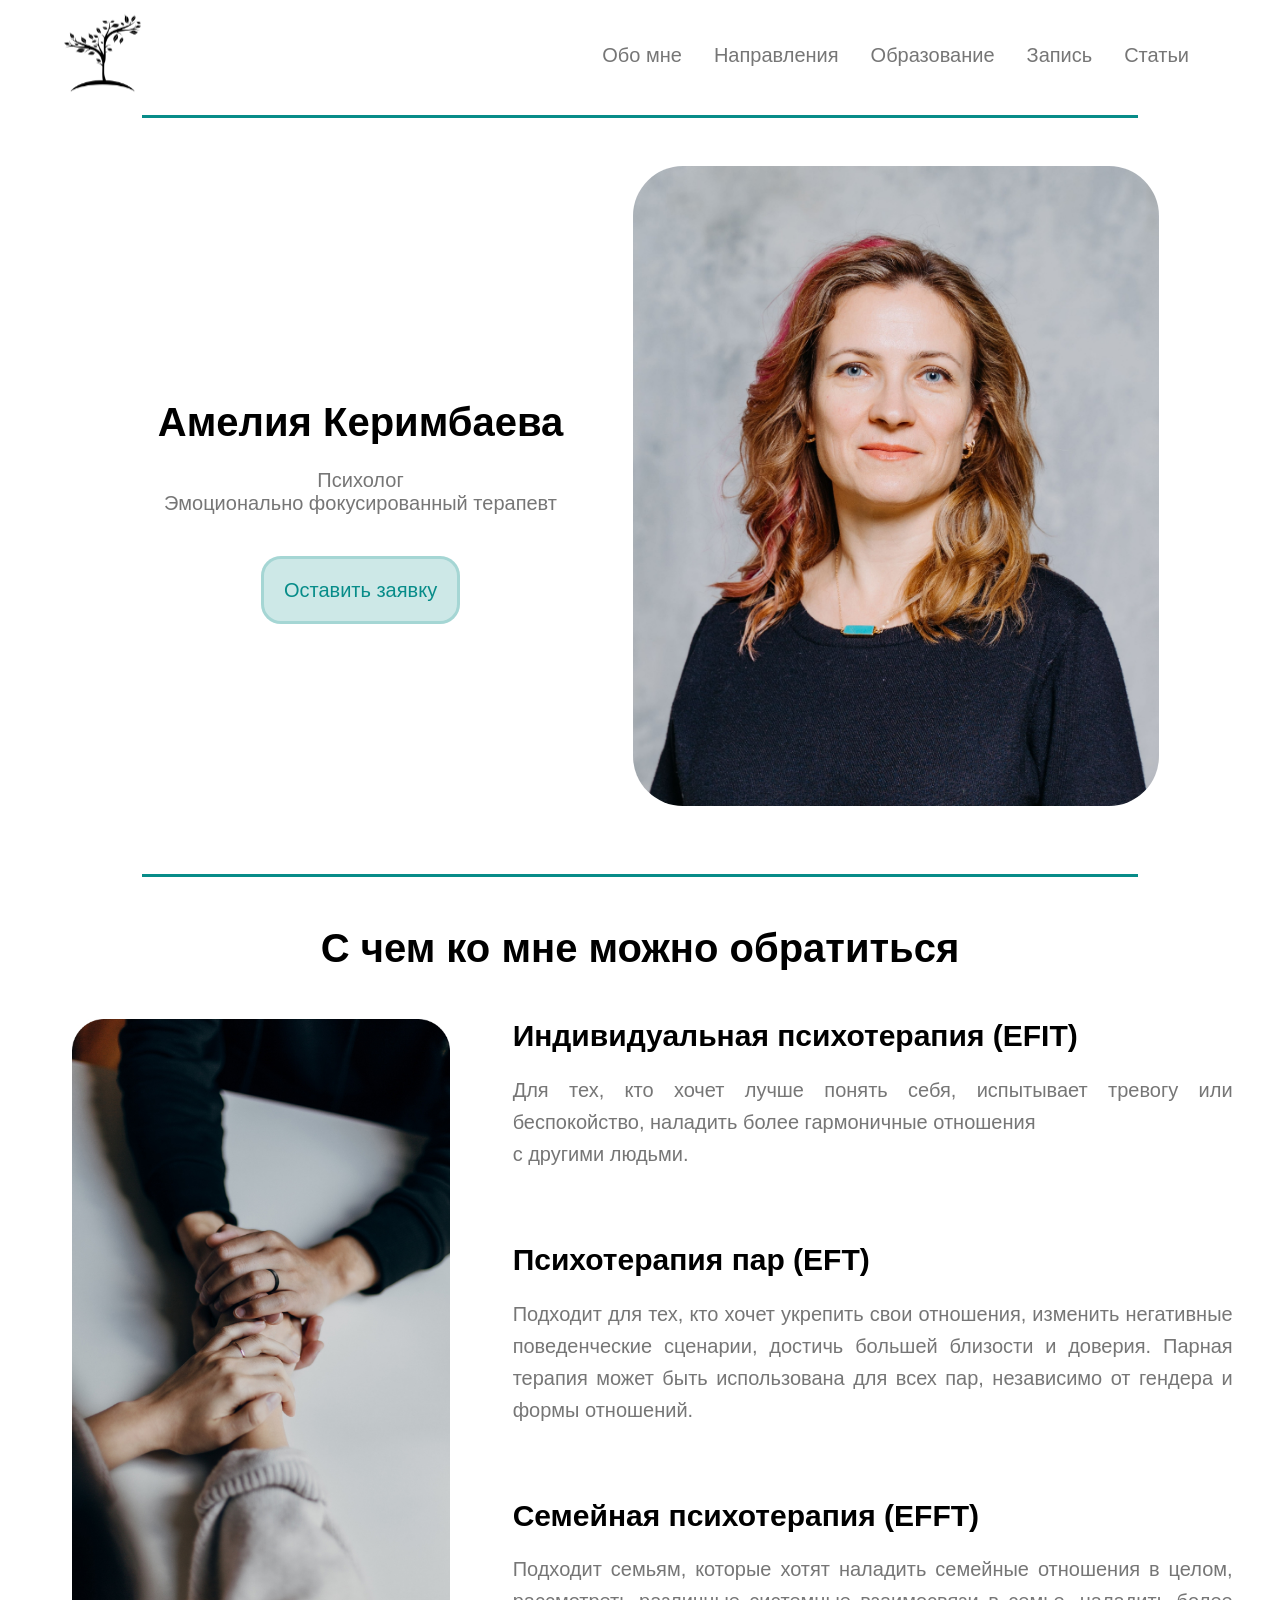
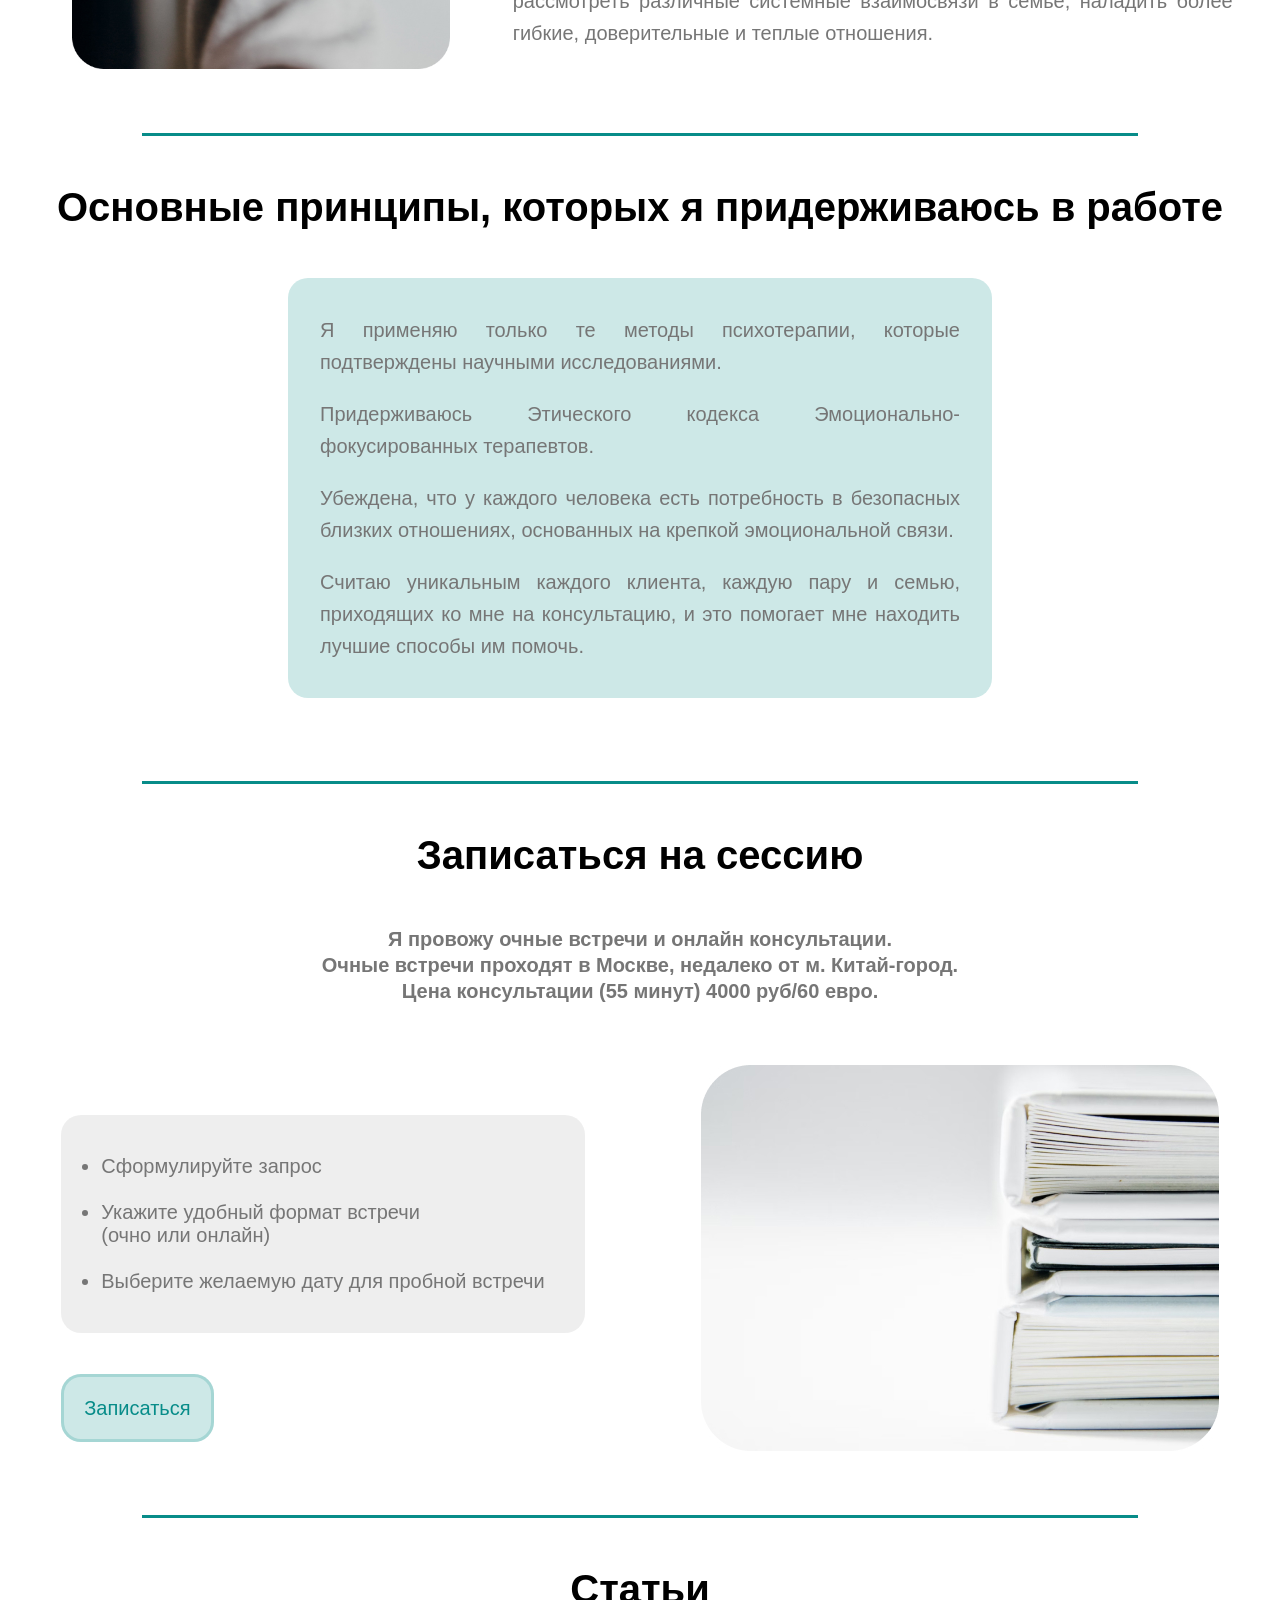
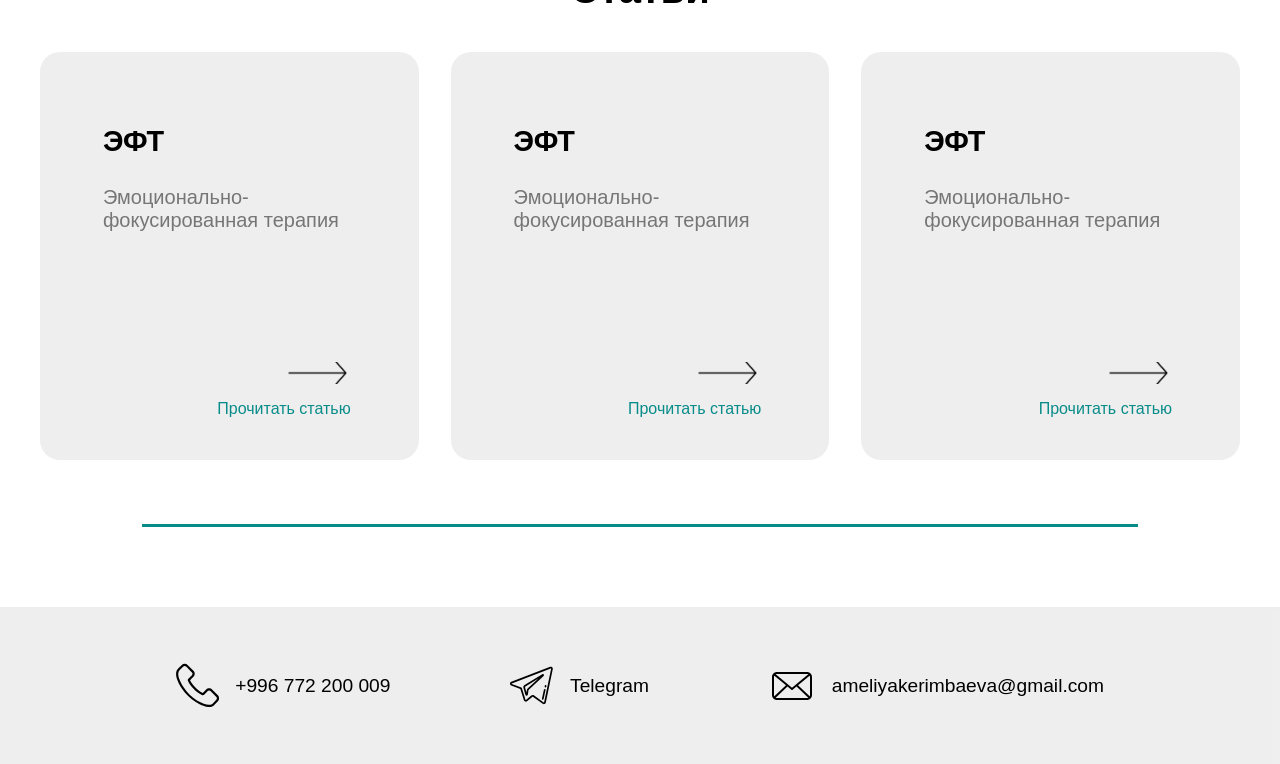
==== index.html @ c48728ba "add" ====
<!DOCTYPE html>
<html lang="en">

<head>
    <meta charset="UTF-8" />
    <meta http-equiv="X-UA-Compatible" content="IE=edge" />
    <meta name="viewport" content="width=device-width, initial-scale=1.0" />
    <link rel="stylesheet" href="./src/assets/styles/vendor/normalize.css" />
    <link rel="stylesheet" href="./src/assets/styles/main.css" />
    <title>Психологическая помощь</title>
    <style>
    </style>
</head>

<body>
    <header class="header">
        <a href="#" class="header__logo" target="_blank">
            <img src="./src/assets/images/logo.svg" alt="Главное лого - дерево." class="header__image" /></a>
        <ul class="header__list">
            <li class="header__item">
                <a href="#" class="text header__link header__link_current">Обо мне</a>
            </li>
            <li class="header__item">
                <a href="#services" class="text header__link">Направления</a>
            </li>
            <li class="header__item">
                <a href="" class="text header__link" target="_blank">Образование</a>
            </li>
            <li class="header__item">
                <a href="#booking" class="text header__link">Запись</a>
            </li>
            <li class="header__item">
                <a href="./Articles.html" class="text header__link" target="_blank">Статьи</a>
            </li>
        </ul>
        <div class="hamburger-menu">
            <input id="hamburger-menu__toggle" type="checkbox" />
            <label class="hamburger-menu__button" for="hamburger-menu__toggle">
                <span></span>
            </label>
            <ul class="hamburger-menu__list">
                <li class="hamburger-menu__item">
                    <a href="#" class="text hamburger-menu__link">Обо мне</a>
                </li>
                <li class="hamburger-menu__item">
                    <a href="" class="text hamburger-menu__link" target="_blank">Образование</a>
                </li>
                <li class="hamburger-menu__item">
                    <a href="./Articles.html" class="text hamburger-menu__link" target="_blank">Статьи</a>
                </li>
            </ul>
        </div>
    </header>
    <main class="main-container">
        <!-- Блок "Обо мне" -->
        <hr />
        <article class="about">
            <div class="about__text">
                <h1 class="title_size-m title_mobile-border title">Амелия Керимбаева</h1>
                <p class="text">
                    Психолог<br />
                    Эмоционально фокусированный терапевт<br />
                </p>
                <div class="btn">
                    <a href="https://t.me/Kerrimbaeva" target="_blank" class="btn__link border-radius">Оставить
                        заявку</a>
                </div>
            </div>
            <div class="about__img-item">
                <img src="./src/assets/images/Natalia.jpg" alt="portrait of Natalia"
                    class="about__img border-radius__img" />
            </div>
        </article>
        <!-- Блок "Обо мне mobile" -->
        <article class="about-mobile">
            <h1 class="title_size-m title_mobile-border title">Амелия Керимбаева</h1>

            <img src="./src/assets/images/Natalia.jpg" alt="portrait of Natalia"
                class="about__img border-radius__img about__img-item" />
            <p class="text ">
                Психолог<br />
                Эмоционально фокусированный терапевт<br />
            </p>

            <div class="btn">
                <a href="https://t.me/Kerrimbaeva" target="_blank" class="btn__link border-radius">Оставить заявку</a>
            </div>

            </div>
        </article>
        <!-- Блок услуги -->
        <hr id="services" />
        <div class="services">
            <h2 class="services__title title title_mobile-border">
                С чем ко мне можно обратиться
            </h2>
            <div class="services-block">
                <img class="services__image" src="./src/assets/images/main-hand.jpg" alt="Предоставляемые услуги" />
                <section class="services__text">
                    <article class="services__text-block">
                        <p class="services__text-title title_size-s">
                            Индивидуальная психотерапия (EFIT)
                        </p>
                        <p class="services__text-description text">
                            Для тех, кто хочет лучше понять себя, испытывает тревогу или
                            беспокойство, наладить более гармоничные отношения <br />
                            с другими людьми.
                        </p>
                    </article>
                    <article class="services__text-block">
                        <p class="services__text-title title_size-s">
                            Психотерапия пар (EFT)
                        </p>
                        <p class="services__text-description text">
                            Подходит для тех, кто хочет укрепить свои отношения, изменить
                            негативные поведенческие сценарии, достичь большей близости и
                            доверия. Парная терапия может быть использована для всех пар,
                            независимо от гендера и формы отношений.
                        </p>
                    </article>
                    <article class="services__text-block">
                        <p class="services__text-title title_size-s">
                            Семейная психотерапия (EFFT)
                        </p>
                        <p class="services__text-description text">
                            Подходит семьям, которые хотят наладить семейные отношения в
                            целом, рассмотреть различные системные взаимосвязи в семье,
                            наладить более гибкие, доверительные и теплые отношения.
                        </p>
                    </article>

                    <img class="services__image-mobile" src="./src/assets/images/main-hands_mobile.jpg"
                        alt="Предоставляемые услуги" />
                </section>
            </div>
        </div>
        <!-- Блок принципы -->
        <hr />
        <section class="principles">
            <h2 class="principles__tittle title title_mobile-border title_center">
                Основные принципы, которых я придерживаюсь в работе
            </h2>
            <h2 class="title_center title title_mobile-border title-none">
                Основные принципы
            </h2>

            <div class="principle_description">
                <p class="principles__text text">
                    Я применяю только те методы психотерапии, которые подтверждены
                    научными исследованиями.
                </p>
                <p class="principles__text text">
                    Придерживаюсь Этического кодекса Эмоционально-фокусированных
                    терапевтов.
                </p>
                <p class="principles__text text">
                    Убеждена, что у каждого человека есть потребность в безопасных
                    близких отношениях, основанных на крепкой эмоциональной связи.
                </p>
                <p class="principles__text text">
                    Считаю уникальным каждого клиента, каждую пару и семью, приходящих
                    ко мне на консультацию, и это помогает мне находить лучшие способы
                    им помочь.
                </p>
            </div>
        </section>
        <!-- Блок запись -->
        <hr id="booking" />
        <section class="booking">
            <h2 class="title_center title title_mobile-border">
                Записаться на сессию
            </h2>

            <p class="booking__info text">
                Я провожу очные встречи и онлайн консультации. <br />
                Очные встречи проходят в Москве, недалеко от м. Китай-город. <br />
                Цена консультации (55 минут) 4000 руб/60 евро.
            </p>

            <div class="booking-block2">
                <div>
                    <ul class="text booking-block2__text">
                        <li>Сформулируйте запрос</li><br>
                        <li>
                            Укажите удобный формат встречи <br />
                            (очно или онлайн)
                        </li><br>
                        <li>
                            Выберите желаемую дату для пробной
                            встречи
                        </li>
                    </ul>
                    <div class="btn btn__booking">
                        <a href="hhttps://t.me/Kerrimbaeva" target="_blank" class="btn__link border-radius">Записаться</a>
                    </div>
                </div>
                <img class="booking__image" src="./src/assets/images/booking1.jpg" alt="books" />
            </div>
        </section>

        <!-- Блок статьи -->
        <hr />
        <section class="articles">
            <h2 class="title articles__title title_mobile-border">Статьи</h2>
            <div class="articles-card__wrapper">
                <div class="articles-card">
                    <h3 class="articles-card__title title_size-s">ЭФТ</h3>
                    <p class="text articles-card__text">
                        Эмоционально-фокусированная терапия
                    </p>
                    <a href="Articles.html" class="articles-card__link" target="_blank">
                        <svg class="articles-card__icon" xmlns="http://www.w3.org/2000/svg"
                            xmlns:xlink="http://www.w3.org/1999/xlink" width="107" height="22" viewBox="0 0 107 22"
                            fill="none">
                            <rect width="107" height="22" fill="url(#pattern0)" />
                            <defs>
                                <pattern id="pattern0" patternContentUnits="objectBoundingBox" width="1" height="1">
                                    <use xlink:href="#image0_420_142"
                                        transform="translate(0 -1.93182) scale(0.000997009 0.00484909)" />
                                </pattern>
                                <image id="image0_420_142" width="1003" height="1003"
                                    xlink:href="[data-uri]" />
                            </defs>
                        </svg>

                        <p class="articles-card__link-text">Прочитать статью</p>
                    </a>
                </div>
                <div class="articles-card">
                    <h3 class="articles-card__title title_size-s">ЭФТ</h3>
                    <p class="text articles-card__text">
                        Эмоционально-фокусированная терапия
                    </p>
                    <a href="Articles.html" class="articles-card__link" target="_blank">
                        <svg class="articles-card__icon" xmlns="http://www.w3.org/2000/svg"
                            xmlns:xlink="http://www.w3.org/1999/xlink" width="107" height="22" viewBox="0 0 107 22"
                            fill="none">
                            <rect width="107" height="22" fill="url(#pattern0)" />
                            <defs>
                                <pattern id="pattern0" patternContentUnits="objectBoundingBox" width="1" height="1">
                                    <use xlink:href="#image0_420_142"
                                        transform="translate(0 -1.93182) scale(0.000997009 0.00484909)" />
                                </pattern>
                                <image id="image0_420_142" width="1003" height="1003"
                                    xlink:href="[data-uri]" />
                            </defs>
                        </svg>
                        <p class="articles-card__link-text">Прочитать статью</p>
                    </a>
                </div>
                <div class="articles-card articles-card_last">
                    <h3 class="articles-card__title title_size-s">ЭФТ</h3>
                    <p class="text articles-card__text">
                        Эмоционально-фокусированная терапия
                    </p>
                    <a href="Articles.html" class="articles-card__link" target="_blank">
                        <svg class="articles-card__icon" xmlns="http://www.w3.org/2000/svg"
                            xmlns:xlink="http://www.w3.org/1999/xlink" width="107" height="22" viewBox="0 0 107 22"
                            fill="none">
                            <rect width="107" height="22" fill="url(#pattern0)" />
                            <defs>
                                <pattern id="pattern0" patternContentUnits="objectBoundingBox" width="1" height="1">
                                    <use xlink:href="#image0_420_142"
                                        transform="translate(0 -1.93182) scale(0.000997009 0.00484909)" />
                                </pattern>
                                <image id="image0_420_142" width="1003" height="1003"
                                    xlink:href="[data-uri]" />
                            </defs>
                        </svg>
                        <p class="articles-card__link-text">Прочитать статью</p>
                    </a>
                </div>
            </div>
        </section>
        <hr />
    </main>
    <footer class="footer">
        <ul class="footer__list">
            <li class="footer__item">
                <a class="footer__link" href="tel:+79629108212">
                    <svg class="footer__icon footer__icon_telephone" xmlns="http://www.w3.org/2000/svg"
                        xmlns:xlink="http://www.w3.org/1999/xlink" version="1.1" id="Capa_1" x="0px" y="0px"
                        viewBox="0 0 482.6 482.6" style="enable-background: new 0 0 482.6 482.6" xml:space="preserve">
                        <g>
                            <path
                                d="M98.339,320.8c47.6,56.9,104.9,101.7,170.3,133.4c24.9,11.8,58.2,25.8,95.3,28.2c2.3,0.1,4.5,0.2,6.8,0.2   c24.9,0,44.9-8.6,61.2-26.3c0.1-0.1,0.3-0.3,0.4-0.5c5.8-7,12.4-13.3,19.3-20c4.7-4.5,9.5-9.2,14.1-14   c21.3-22.2,21.3-50.4-0.2-71.9l-60.1-60.1c-10.2-10.6-22.4-16.2-35.2-16.2c-12.8,0-25.1,5.6-35.6,16.1l-35.8,35.8   c-3.3-1.9-6.7-3.6-9.9-5.2c-4-2-7.7-3.9-11-6c-32.6-20.7-62.2-47.7-90.5-82.4c-14.3-18.1-23.9-33.3-30.6-48.8   c9.4-8.5,18.2-17.4,26.7-26.1c3-3.1,6.1-6.2,9.2-9.3c10.8-10.8,16.6-23.3,16.6-36s-5.7-25.2-16.6-36l-29.8-29.8   c-3.5-3.5-6.8-6.9-10.2-10.4c-6.6-6.8-13.5-13.8-20.3-20.1c-10.3-10.1-22.4-15.4-35.2-15.4c-12.7,0-24.9,5.3-35.6,15.5l-37.4,37.4   c-13.6,13.6-21.3,30.1-22.9,49.2c-1.9,23.9,2.5,49.3,13.9,80C32.739,229.6,59.139,273.7,98.339,320.8z M25.739,104.2   c1.2-13.3,6.3-24.4,15.9-34l37.2-37.2c5.8-5.6,12.2-8.5,18.4-8.5c6.1,0,12.3,2.9,18,8.7c6.7,6.2,13,12.7,19.8,19.6   c3.4,3.5,6.9,7,10.4,10.6l29.8,29.8c6.2,6.2,9.4,12.5,9.4,18.7s-3.2,12.5-9.4,18.7c-3.1,3.1-6.2,6.3-9.3,9.4   c-9.3,9.4-18,18.3-27.6,26.8c-0.2,0.2-0.3,0.3-0.5,0.5c-8.3,8.3-7,16.2-5,22.2c0.1,0.3,0.2,0.5,0.3,0.8   c7.7,18.5,18.4,36.1,35.1,57.1c30,37,61.6,65.7,96.4,87.8c4.3,2.8,8.9,5,13.2,7.2c4,2,7.7,3.9,11,6c0.4,0.2,0.7,0.4,1.1,0.6   c3.3,1.7,6.5,2.5,9.7,2.5c8,0,13.2-5.1,14.9-6.8l37.4-37.4c5.8-5.8,12.1-8.9,18.3-8.9c7.6,0,13.8,4.7,17.7,8.9l60.3,60.2   c12,12,11.9,25-0.3,37.7c-4.2,4.5-8.6,8.8-13.3,13.3c-7,6.8-14.3,13.8-20.9,21.7c-11.5,12.4-25.2,18.2-42.9,18.2   c-1.7,0-3.5-0.1-5.2-0.2c-32.8-2.1-63.3-14.9-86.2-25.8c-62.2-30.1-116.8-72.8-162.1-127c-37.3-44.9-62.4-86.7-79-131.5   C28.039,146.4,24.139,124.3,25.739,104.2z" />
                        </g>

                    </svg>
                    <p class="footer__text">+996 772 200 009</p>
                </a>
            </li>
            <li class="footer__item">
                <a href="https://t.me/Kerrimbaeva" class="footer__link">
                    <svg class="footer__icon footer__icon_telegram" xmlns="http://www.w3.org/2000/svg"
                        xmlns:xlink="http://www.w3.org/1999/xlink" version="1.1" id="Layer_1" x="0px" y="0px"
                        viewBox="0 0 512 512" style="enable-background:new 0 0 512 512;" xml:space="preserve">
                        <g>
                            <g>
                                <g>
                                    <path
                                        d="M385.268,121.919l-210.569,129.69c-11.916,7.356-17.555,21.885-13.716,35.323l22.768,80     c1.945,6.821,8.015,11.355,14.999,11.355c0.389,0,0.782-0.014,1.176-0.043c7.466-0.542,13.374-6.103,14.367-13.515l5.92-43.866     c0.798-5.902,3.642-11.392,8.001-15.45l173.765-161.524c5.251-4.869,5.945-12.842,1.618-18.545     C399.263,119.636,391.388,118.16,385.268,121.919z M214.32,290.478c-7.808,7.268-12.895,17.089-14.323,27.655l-2.871,21.278     l-16.527-58.072c-1.343-4.704,0.635-9.791,4.805-12.365l154.258-95.007L214.32,290.478z" />
                                    <path
                                        d="M503.67,37.382c-6.579-5.576-15.657-7.111-23.698-4.005L15.08,212.719C5.873,216.27-0.047,224.939,0,234.804     c0.048,9.874,6.055,18.495,15.316,21.965l108.59,40.529l42.359,136.225c2.326,7.489,8.197,13.308,15.703,15.566     c7.502,2.256,15.604,0.643,21.66-4.31l63.14-51.473c3.032-2.472,7.362-2.594,10.528-0.295l113.883,82.681     c4.097,2.978,8.932,4.511,13.823,4.511c2.865,0,5.749-0.526,8.517-1.596c7.486-2.895,12.93-9.312,14.56-17.163l83.429-401.309     C513.26,51.685,510.257,42.967,503.67,37.382z M491.536,55.99l-83.428,401.308c-0.302,1.45-1.346,2.053-1.942,2.284     c-0.6,0.232-1.785,0.489-2.997-0.393l-113.887-82.685c-5.091-3.696-11.077-5.531-17.052-5.531     c-6.518,0-13.027,2.185-18.347,6.519l-63.154,51.485c-1.124,0.92-2.291,0.756-2.885,0.577c-0.598-0.18-1.665-0.69-2.099-2.086     l-43.845-141.006c-0.937-3.013-3.217-5.423-6.173-6.527L22.462,237.662c-1.696-0.635-2.057-1.958-2.062-2.957     c-0.005-0.99,0.343-2.307,2.023-2.955L487.316,52.409c0.002-0.001,0.005-0.002,0.008-0.003c1.51-0.583,2.627,0.087,3.159,0.537     C491.017,53.398,491.867,54.398,491.536,55.99z" />
                                </g>
                            </g>
                        </g>
                        <g>
                            <g>
                                <path
                                    d="M427.481,252.142c-5.506-1.196-10.936,2.299-12.131,7.804l-1.55,7.14c-1.195,5.505,2.299,10.936,7.804,12.131    c0.729,0.158,1.456,0.234,2.174,0.234c4.695,0,8.92-3.262,9.958-8.037l1.55-7.14C436.48,258.769,432.985,253.338,427.481,252.142z    " />
                            </g>
                        </g>
                        <g>
                            <g>
                                <path
                                    d="M417.281,299.122c-5.512-1.195-10.938,2.299-12.132,7.804l-23.459,108.051c-1.195,5.505,2.299,10.936,7.803,12.131    c0.73,0.158,1.457,0.234,2.174,0.234c4.696,0,8.92-3.262,9.958-8.037l23.459-108.052    C426.279,305.748,422.785,300.317,417.281,299.122z" />
                            </g>
                    </svg>
                    <p class="footer__text">Telegram</p>
                </a>
            </li>
            <li class="footer__item">
                <a href="mailto:ameliyakerimbaeva@gmail.com" class="footer__link"><svg class="footer__icon footer__icon_mail"
                        xmlns="http://www.w3.org/2000/svg" viewBox="0 0 24 24">
                        <path
                            d="M3.84674576,17.8602756 C4.0442161,17.955959 4.26584099,18.0096122 4.49999728,18.0096122 L19.5,18.0096122 C19.734157,18.0096122 19.9557825,17.9559587 20.1532533,17.8602747 L14.2446247,12.2992125 L12.3178536,13.8859651 C12.1332257,14.0380116 11.8667743,14.0380116 11.6821464,13.8859651 L9.75537533,12.2992125 L3.84674576,17.8602756 L3.84674576,17.8602756 Z M3.1430925,17.1498223 C3.1477226,17.1451097 3.15246435,17.1404678 3.15731765,17.1359 L8.97720082,11.6583629 L3.18214637,6.88596512 C3.16950983,6.87555855 3.15751523,6.86466152 3.14616744,6.85332433 C3.05246763,7.04913384 2.99999728,7.26843937 2.99999728,7.5 L2.99999728,16.5096122 C2.99999728,16.7386275 3.05132045,16.9556556 3.1430925,17.1498223 L3.1430925,17.1498223 Z M20.8569057,17.1498204 C20.9486772,16.9556542 21,16.7386268 21,16.5096122 L21,7.5 C21,7.26844009 20.94753,7.04913522 20.8538307,6.85332617 C20.8424835,6.86466269 20.8304895,6.87555911 20.8178536,6.88596512 L15.0227992,11.6583629 L20.8426823,17.1359 C20.847535,17.1404672 20.8522762,17.1451085 20.8569057,17.1498204 L20.8569057,17.1498204 Z M20.1444281,6.14509696 C19.9491886,6.05206979 19.7306751,6 19.5,6 L4.49999728,6 C4.26932289,6 4.05080997,6.05206949 3.85557086,6.14509614 L12,12.8522731 L20.1444281,6.14509696 L20.1444281,6.14509696 Z M4.49999728,5 L19.5,5 C20.8807119,5 22,6.11928813 22,7.5 L22,16.5096122 C22,17.8903241 20.8807119,19.0096122 19.5,19.0096122 L4.49999728,19.0096122 C3.11928541,19.0096122 1.99999728,17.8903241 1.99999728,16.5096122 L1.99999728,7.5 C1.99999728,6.11928813 3.11928541,5 4.49999728,5 Z" />
                    </svg>
                    <p class="footer__text">ameliyakerimbaeva@gmail.com</p>
                </a>
            </li>
        </ul>
    </footer>
</body>

</html>
---- src/assets/styles/main.css ----
body {
  font-family: "Roboto", sans-serif;
  margin: 0;
  padding: 0;
}

.border-radius_color {
  border: 3.5px solid rgba(7, 140, 137, 0.2);
}

@media (min-width: 320px) and (max-width: 480px) {
  .border-radius_color {
    border: 2.5px solid rgba(7, 140, 137, 0.2);
  }
}
.border-radius__img {
  border-radius: 50px;
}

.border-radius {
  border: 3px solid rgba(7, 140, 137, 0.2);
  border-radius: 20px;
}

.education__img {
  text-align: center;
}

@media (min-width: 320px) and (max-width: 1023px) {
  .education__img {
    margin: 1em;
  }
}
.education__text-left {
  text-align: left;
}

.education__text_block-size {
  height: 57.5%;
}

.education__text {
  margin: 1.5em;
  background-color: rgba(7, 140, 137, 0.2);
  padding: 2em;
  border-radius: 20px;
}

@media (min-width: 320px) and (max-width: 1023px) {
  .education__text {
    margin: 0.4em;
    padding: 1em;
  }
}
.education__block-3 {
  grid-column: 1/span 2;
  grid-row: 2/3;
}

@media (min-width: 320px) and (max-width: 480px) {
  .education__block-3 {
    margin-top: 0;
    grid-column: 1/span 2;
    grid-row: 2/3;
  }
}
.education {
  display: grid;
  grid-template-columns: 1fr 2fr;
  grid-template-rows: 1fr 27rem;
  text-align: left;
  margin: 3rem 0;
}

@media (min-width: 320px) and (max-width: 1023px) {
  .education {
    margin-top: 1.5rem;
    display: flex;
    flex-direction: column;
    justify-content: center;
  }
}
.education-gallery__img {
  width: 26vw;
  height: 44vh;
}

@media (min-width: 320px) and (max-width: 1023px) {
  .education-gallery__img {
    width: 42vh;
  }
}
.education-gallery__item-1 {
  grid-column: 1/span 2;
  grid-row: 1/2;
}

@media (min-width: 320px) and (max-width: 1023px) {
  .education-gallery__item-1 {
    margin: 0;
    display: flex;
    justify-content: center;
    width: 100%;
  }
}
.education-gallery__item-2 {
  grid-column: 3/span 2;
  grid-row: 1/2;
}

@media (min-width: 320px) and (max-width: 1023px) {
  .education-gallery__item-2 {
    margin: 0;
    display: flex;
    justify-content: center;
    width: 100%;
  }
}
.education-gallery__item-3 {
  grid-column: 5/span 2;
  grid-row: 1/2;
}

@media (min-width: 320px) and (max-width: 1023px) {
  .education-gallery__item-3 {
    margin: 0;
    display: flex;
    justify-content: center;
    width: 100%;
  }
}
.education-gallery__item-4 {
  grid-column: 2/4;
  grid-row: 3/span 2;
}

@media (min-width: 320px) and (max-width: 1023px) {
  .education-gallery__item-4 {
    margin: 0;
    display: flex;
    justify-content: center;
    width: 100%;
  }
}
.education-gallery__item-5 {
  grid-column: 4/span 2;
  grid-row: 3/span 2;
}

@media (min-width: 320px) and (max-width: 1023px) {
  .eeducation-gallery__item-5 {
    margin: 0;
    display: flex;
    justify-content: center;
    width: 100%;
  }
}
.education-gallery_animation {
  transition: 1s;
}

.education-gallery_animation:hover {
  transform: scale(1.2);
}

@media (min-width: 320px) and (max-width: 768px) {
  .education-gallery_animation:hover {
    transform: none;
  }
}
.education-gallery {
  margin-left: 1em;
  display: grid;
  grid-template-columns: repeat(6, 1fr);
  grid-template-rows: 1fr 10px 1fr;
  column-gap: 3em;
  row-gap: 1em;
  align-items: baseline;
  justify-items: center;
  margin: 3em 0;
}

@media (min-width: 320px) and (max-width: 1023px) {
  .education-gallery {
    margin: 4rem 0 0 0;
    display: flex;
    flex-direction: column;
    justify-content: space-between;
    align-items: center;
    height: 50%;
  }
}
.title_center {
  text-align: center;
}

.title_size-m {
  font-size: 44px;
}

@media (min-width: 320px) and (max-width: 480px) {
  .title_size-m {
    font-family: inherit;
    font-weight: 700;
    font-size: 30px;
  }
}
.title_size-s {
  font-size: 1.8rem;
  margin-top: 0;
}

@media (min-width: 320px) and (max-width: 480px) {
  .title_size-s {
    font-size: 22px;
    font-family: inherit;
    font-weight: 700;
    text-align: center;
  }
}
@media (min-width: 320px) and (max-width: 768px) {
  .title_mobile-border {
    border-top: 3px solid rgb(7, 140, 137);
    border-bottom: 3px solid rgb(7, 140, 137);
  }
}
.title {
  margin: 0;
  margin: 1.5rem 0;
  padding: 0;
  font-family: inherit;
  font-size: 2.5rem;
  font-weight: 700;
}

@media (min-width: 320px) and (max-width: 768px) {
  .title {
    margin-top: 1em;
    margin-bottom: 1rem;
    padding: 0.2em;
  }
}
.title-none {
  display: none;
}

@media (min-width: 320px) and (max-width: 768px) {
  .title-none {
    display: block;
  }
}
.text {
  font-family: inherit;
  font-size: 20px;
  font-weight: 400;
  color: rgb(118, 118, 118);
}

@media (min-width: 320px) and (max-width: 480px) {
  .text {
    font-size: 18px;
    font-family: inherit;
    font-weight: 400;
  }
}
.services__image {
  max-height: 650px;
  margin-left: 2rem;
}

@media (min-width: 320px) and (max-width: 1023px) {
  .services__image {
    display: none;
  }
  .services__image-mobile {
    max-width: 400px;
    margin-bottom: 1rem;
    align-self: center;
  }
}
@media (min-width: 1024px) {
  .services__image-mobile {
    display: none;
  }
}
.services__title {
  display: flex;
  justify-content: center;
}

@media (min-width: 320px) and (max-width: 1023px) {
  .services__title {
    display: flex;
    text-align: center;
    font-size: 34px;
  }
}
.services__text {
  display: flex;
  margin-left: 63px;
  flex-direction: column;
  justify-content: space-between;
}

.services__text-title {
  margin: 0;
  font-family: inherit;
  font-size: 30px;
  font-weight: 600;
  color: inherit;
}

.services__text-description {
  line-height: 2rem;
  max-width: 45rem;
  text-align: justify;
}

@media (min-width: 320px) and (max-width: 1023px) {
  .services__text-description {
    line-height: 2rem;
  }
}
@media (min-width: 320px) and (max-width: 1023px) {
  .services__text {
    display: flex;
    margin: 1em;
    flex-direction: column;
    justify-content: space-between;
  }
}
@media (min-width: 320px) and (max-width: 1023px) {
  .services__text-title {
    margin: 0;
    text-align: center;
    font-family: inherit;
    font-size: 24px;
    font-weight: 600;
    line-height: 2rem;
    color: inherit;
  }
}
@media (min-width: 320px) and (max-width: 1023px) {
  .services__text-description {
    max-width: none;
    margin-bottom: 2rem;
    text-align: justify;
  }
}
.services {
  margin: 3rem 0 4rem;
}

.services-block {
  display: flex;
  flex-direction: row;
  margin-top: 3rem;
}

@media (min-width: 320px) and (max-width: 1023px) {
  .services-block {
    display: flex;
    flex-direction: column;
    margin: 1rem 0 0 0;
  }
  .services {
    margin: 1rem 0;
  }
}
.principles__tittle {
  display: flex;
  justify-content: center;
}

@media (min-width: 320px) and (max-width: 1023px) {
  .principles__tittle {
    text-align: center;
  }
}
@media (min-width: 320px) and (max-width: 768px) {
  .principles__tittle {
    display: none;
  }
}
@media (min-width: 320px) and (max-width: 1023px) {
  .principle_text {
    margin: 0;
  }
}
.principles {
  margin: 3rem 0 4rem;
}

.principle_description {
  display: block;
  margin: 3em auto 83px;
  padding: 1em 2em;
  line-height: 2rem;
  max-width: 40rem;
  background-color: rgba(7, 140, 137, 0.2);
  text-align: justify;
  border-radius: 20px;
}

@media (min-width: 320px) and (max-width: 1023px) {
  .principle_description {
    margin-bottom: 1rem;
    padding: 1rem;
    text-align: left;
  }
}
.main-container {
  display: block;
  margin: 0 auto;
  margin-top: 135px;
  max-width: 1300px;
  box-sizing: border-box;
}

@media (max-width: 480px) {
  .main-container {
    display: block;
    margin: 1.5em;
    margin-top: 120px;
  }
}
@media (min-width: 480px) and (max-width: 1320px) {
  .main-container {
    display: block;
    margin: 2.5em;
    margin-top: 115px;
  }
}
.footer__icon {
  padding: 0;
  margin: 0;
  margin-right: 1rem;
}
.footer__icon_telephone {
  width: 2.7rem;
  height: 3.3rem;
}
.footer__icon_telegram {
  width: 2.8rem;
  height: 2.68rem;
}
.footer__icon_mail {
  width: 3rem;
  height: 3.37rem;
}

@media (min-width: 480px) and (max-width: 768px) {
  .footer__icon {
    padding: 0;
    margin: 0;
    margin-right: 0;
  }
  .footer__icon_telephone {
    width: 2rem;
  }
  .footer__icon_telegram {
    width: 2rem;
  }
  .footer__icon_mail {
    width: 2.5rem;
  }
  .footer__icon:hover {
    fill: rgb(7, 140, 137);
  }
}
@media (min-width: 768px) and (max-width: 1024px) {
  .footer__icon {
    padding: 0;
    margin: 0;
    margin-right: 0;
  }
  .footer__icon_telephone {
    width: 2rem;
  }
  .footer__icon_telegram {
    width: 2rem;
  }
  .footer__icon_mail {
    width: 2.5rem;
  }
  .footer__icon:hover {
    fill: rgb(7, 140, 137);
  }
}
.footer__item {
  margin: 0;
  padding: 0;
}

.footer__link {
  display: flex;
  align-items: center;
  margin: 0;
  padding: 0;
  text-decoration: none;
  color: inherit;
}
.footer__link:hover {
  color: rgb(118, 118, 118);
}

.footer__list {
  display: flex;
  justify-content: space-between;
  align-items: center;
  margin: 0;
  padding: 3rem 11rem;
  list-style-type: none;
}

@media (max-width: 480px) {
  .footer__list {
    padding: 2.93rem 4.37rem;
  }
}
@media (max-width: 768px) {
  .footer__list {
    padding: 2.93rem 4.37rem;
  }
}
.footer__text {
  font-family: inherit;
  font-size: 1.2rem;
  font-weight: 400;
}
.footer__text:hover {
  color: rgb(118, 118, 118);
}

@media (max-width: 480px) {
  .footer__text {
    display: none;
  }
}
@media (min-width: 480px) and (max-width: 768px) {
  .footer__text {
    display: none;
  }
}
@media (min-width: 768px) and (max-width: 1024px) {
  .footer__text {
    display: none;
  }
}
.footer {
  margin-top: 5rem;
  padding: 0;
  background-color: hsla(0deg, 0%, 93%, 0.92);
}

hr {
  display: block;
  width: 83%;
  margin: 0 auto;
  background-color: rgb(7, 140, 137);
  border: none;
  height: 3px;
}

@media (min-width: 320px) and (max-width: 768px) {
  hr {
    display: none;
    width: 19.12rem;
  }
}
@media (min-width: 769px) and (max-width: 1024px) {
  hr {
    width: 73%;
  }
}
.articles__title {
  margin-bottom: 2.5rem;
  text-align: center;
}

@media (max-width: 480px) {
  .articles__title {
    margin-bottom: 20px;
  }
}
.articles {
  margin: 3rem 0 4rem;
}

@media (min-width: 480px) and (max-width: 768px) {
  .articles {
    display: flex;
    flex-direction: column;
    justify-content: center;
    margin-top: 0;
  }
}
.articles-card__link {
  display: flex;
  flex-direction: column;
  align-items: flex-end;
  text-decoration: none;
  text-align: right;
  color: rgb(7, 140, 137);
  transition: 1s;
}
.articles-card__link:hover {
  color: rgb(118, 118, 118);
}

.articles-card__text {
  padding: 0;
  margin: 0 2em 8.12rem 0;
  width: 100%;
}

.articles-card__title {
  margin-bottom: 1.75rem;
}

.articles-card__wrapper {
  display: flex;
}

@media (max-width: 1024px) {
  .articles-card__wrapper {
    flex-direction: column;
    justify-content: center;
    align-items: center;
  }
}
.articles-card__link-text {
  padding-right: 20px;
}

.articles-card__icon:hover {
  transform: scale(1.07);
  transition-duration: 0.25s;
}

.articles-card {
  display: grid;
  max-width: 19em;
  margin: 0;
  margin-right: 2rem;
  padding: 4.56rem 3rem 1.62rem 3.93rem;
  background-color: hsla(0deg, 0%, 93%, 0.92);
  text-align: left;
  border-radius: 20px;
}
.articles-card_last {
  margin-right: 0;
}

@media (max-width: 1024px) {
  .articles-card {
    max-width: 18rem;
    margin-bottom: 2.5em;
    margin-right: 0;
  }
}
.article__image {
  border-radius: 20px;
}
.article__image_left {
  margin-right: 2rem;
}

.article__text {
  margin-bottom: 25px;
}

.article__title-wrapper {
  padding: 30px;
  margin-top: 20px;
  background-color: rgba(7, 140, 137, 0.2);
  border-radius: 20px;
}

.article__subtitle {
  margin: 0;
  padding: 0;
  color: rgb(0, 0, 0);
  font-weight: 400;
}

.article__wrapper {
  display: flex;
}

@media (max-width: 480px) {
  .article__wrapper {
    display: flex;
    flex-direction: column;
    justify-content: center;
  }
}
@media (min-width: 480px) and (max-width: 1024px) {
  .article__wrapper {
    display: flex;
    flex-direction: column;
    justify-content: center;
  }
}
.article {
  margin: 3rem 0;
}

.about__img-item {
  margin-left: 2em;
}

@media (min-width: 320px) and (max-width: 767px) {
  .about__img-item {
    margin-left: 0;
    margin-top: 1em;
  }
}
.about__img {
  max-width: 33em;
  max-height: 40em;
}

@media (min-width: 320px) and (max-width: 767px) {
  .about__img {
    max-width: 16em;
    max-height: 25em;
    align-self: center;
  }
}
@media (min-width: 768px) and (max-width: 1024px) {
  .about__img {
    max-width: 25em;
    max-height: 30em;
  }
}
.about__text {
  width: 40%;
  align-self: center;
  text-align: center;
}

@media (min-width: 320px) and (max-width: 480px) {
  .about__text {
    width: 90%;
  }
}
@media (min-width: 481px) and (max-width: 1024px) {
  .about__text {
    width: 100%;
  }
}
.about {
  display: flex;
  flex-direction: row;
  justify-content: center;
  margin: 3rem 0 4rem;
}

@media (min-width: 320px) and (max-width: 767px) {
  .about {
    display: none;
  }
}
@media (min-width: 768px) and (max-width: 1023px) {
  .about {
    display: flex;
    flex-direction: row;
  }
}
.about-mobile {
  display: none;
}

@media (min-width: 320px) and (max-width: 767px) {
  .about-mobile {
    height: 46em;
    display: flex;
    flex-direction: column;
    text-align: center;
  }
}
.btn__link {
  background-color: rgba(7, 140, 137, 0.2);
  text-decoration: none;
  color: rgb(7, 140, 137);
  padding: 1em;
  font-size: 20px;
}

@media (min-width: 320px) and (max-width: 480px) {
  .btn__link {
    font-size: 18px;
  }
}
@media (min-width: 768px) and (max-width: 1023px) {
  .btn__booking {
    margin-top: 1em;
  }
}
@media (min-width: 320px) and (max-width: 1024px) {
  .btn__booking {
    display: flex;
    justify-content: center;
    text-align: center;
    margin-left: 0;
    margin-top: 0;
  }
}
.btn {
  margin-top: 4em;
  transition: 1s;
}

.btn:hover {
  transform: scale(1.1);
}

@media (min-width: 320px) and (max-width: 767px) {
  .btn {
    margin-top: 3em;
  }
}
.header__item {
  margin: 0;
  margin-right: 22px;
  padding: 0;
}

.header__link {
  padding: 20px 5px;
  color: rgb(118, 118, 118);
  text-decoration: none;
}
.header__link:hover {
  color: rgb(0, 0, 0);
}

.header__list {
  margin: 0;
  margin-right: 4rem;
  padding: 0;
  display: flex;
  justify-content: space-between;
  list-style: none;
}

@media (max-width: 1024px) {
  .header__list {
    display: none;
  }
}
.header__logo {
  margin: 0;
  margin-left: 4rem;
  padding: 0;
}

@media (max-width: 1024px) {
  .header__logo {
    margin-left: 0;
    margin-right: 6.5rem;
    order: 2;
  }
}
.header__image {
  margin: 0;
  padding: 0;
  width: 77px;
  height: 106px;
}

.header {
  width: 100%;
  position: fixed;
  top: 0;
  display: flex;
  justify-content: space-between;
  align-items: center;
  padding: 0;
  background-color: #ffffff;
}

@media (max-width: 1024px) {
  .header {
    padding-right: 4rem;
    padding-left: 4rem;
    position: fixed;
  }
}
.booking__image {
  max-height: 500px;
  margin-left: 8%;
}

@media (min-width: 320px) and (max-width: 767px) {
  .booking__image {
    display: none;
  }
}
@media (min-width: 768px) and (max-width: 1023px) {
  .booking__image {
    max-width: 50%;
    margin-left: 5%;
  }
}
.booking__info {
  align-self: center;
  text-align: center;
  font-weight: bold;
  line-height: 1.3;
  margin-top: 3rem;
  margin-bottom: 3.8rem;
}

@media (min-width: 320px) and (max-width: 767px) {
  .booking__info {
    margin-bottom: 3rem;
  }
}
.booking {
  margin: 3rem 0 4rem;
}

.booking-block2 {
  display: flex;
  flex-direction: row;
  justify-content: center;
}

@media (min-width: 320px) and (max-width: 767px) {
  .booking-block2 {
    display: flex;
    flex-direction: column;
    justify-content: center;
  }
}
.booking-block2__text {
  display: flex;
  flex-direction: column;
  margin-top: 2.5em;
  background-color: hsla(0deg, 0%, 93%, 0.92);
  margin-right: 1em;
  padding: 2em;
  border-radius: 20px;
}

@media (min-width: 320px) and (max-width: 1024px) {
  .booking-block2__text {
    margin: 0 auto;
    margin-top: 0;
    margin-bottom: 2rem;
    width: 70%;
  }
}
.hamburger-menu__button {
  display: flex;
  align-items: center;
  position: fixed;
  top: 20px;
  left: 45px;
  width: 60px;
  height: 60px;
  border-radius: 50px;
  background-color: hsla(0deg, 0%, 93%, 0.92);
  z-index: 1;
  cursor: pointer;
}
.hamburger-menu__button:hover {
  background-color: rgba(7, 140, 137, 0.2);
}

.hamburger-menu__button > span,
.hamburger-menu__button > span::before,
.hamburger-menu__button > span::after {
  display: block;
  position: absolute;
  left: 10px;
  width: 20px;
  height: 3px;
  background-color: rgb(118, 118, 118);
  transition-duration: 0.25s;
}

.hamburger-menu__button > span::before {
  content: "";
  top: -8px;
}

.hamburger-menu__button > span::after {
  content: "";
  top: 8px;
}

#hamburger-menu__toggle {
  opacity: 0;
}

#hamburger-menu__toggle:checked ~ .hamburger-menu__button > span {
  width: 0;
}

#hamburger-menu__toggle:checked ~ .hamburger-menu__button > span::before {
  top: 0;
  transform: rotate(-45deg);
}

#hamburger-menu__toggle:checked ~ .hamburger-menu__button > span::after {
  top: 0;
  transform: rotate(45deg);
}

#hamburger-menu__toggle:checked ~ .hamburger-menu__list {
  visibility: visible;
  left: 0;
}

.hamburger-menu__item {
  display: block;
  padding: 12px 14px;
  color: rgb(118, 118, 118);
  transition-duration: 0.25s;
}

.hamburger-menu__link {
  text-decoration: none;
}
.hamburger-menu__link:hover {
  color: rgb(0, 0, 0);
}

.hamburger-menu__list {
  display: block;
  position: fixed;
  visibility: hidden;
  top: 0;
  left: -100%;
  width: 250px;
  height: 100%;
  margin: 0;
  padding: 80px 0;
  list-style-type: none;
  text-align: right;
  background-color: #EEEEEE;
  transition-duration: 0.25s;
}

@media (min-width: 1024px) {
  .hamburger-menu {
    display: none;
  }
}

/*# sourceMappingURL=main.css.map */
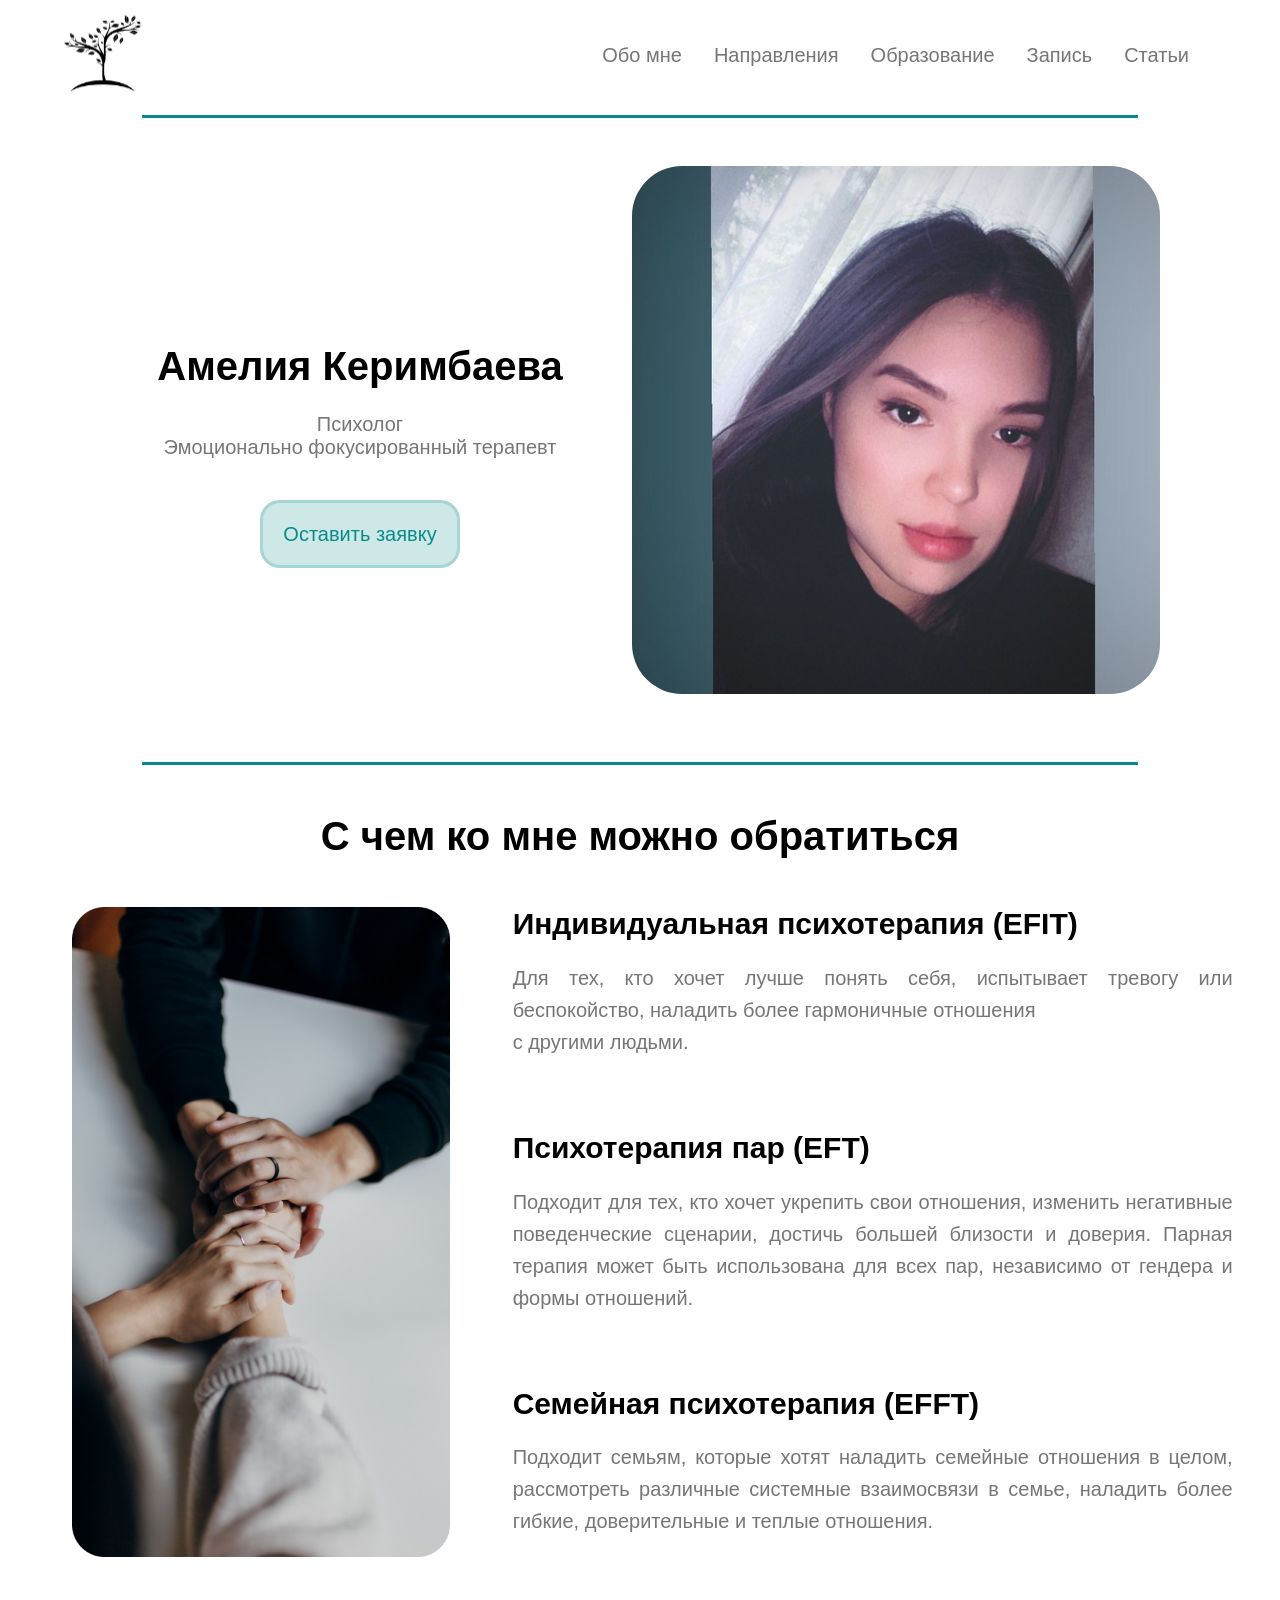
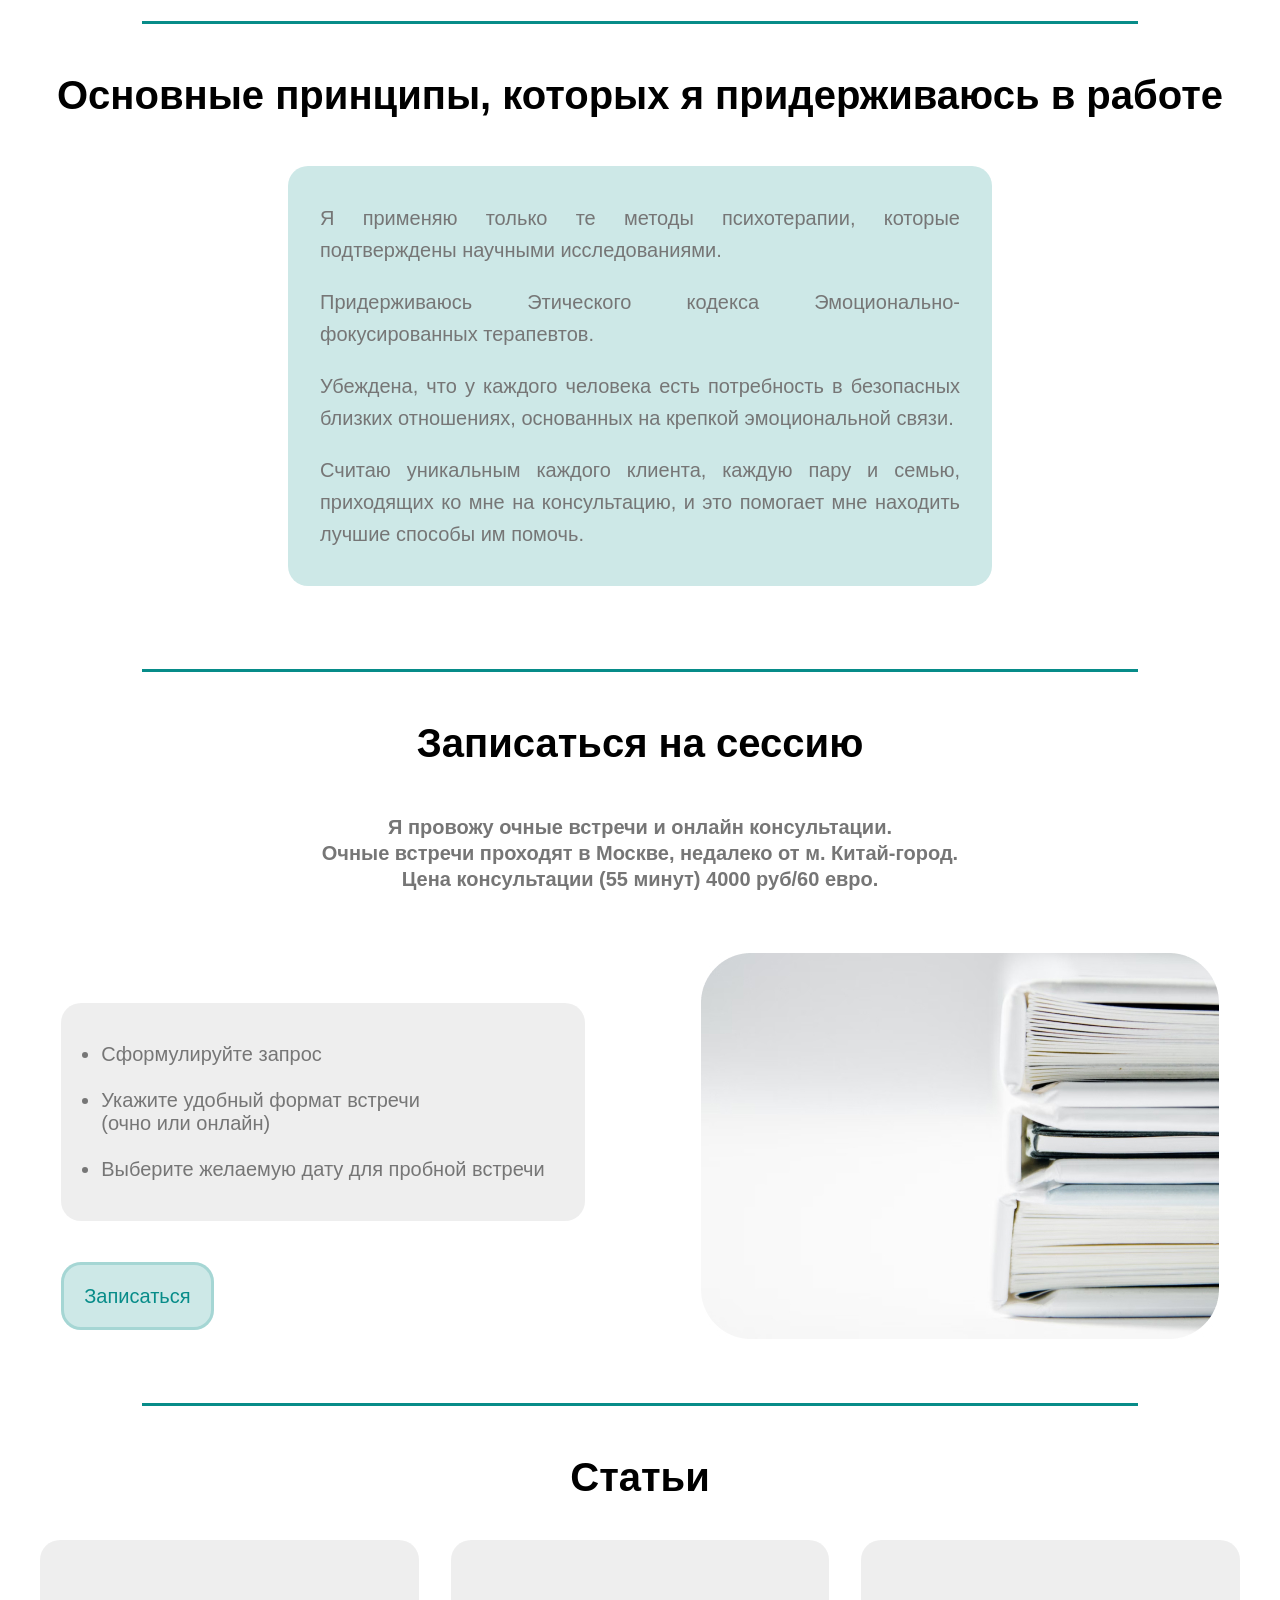
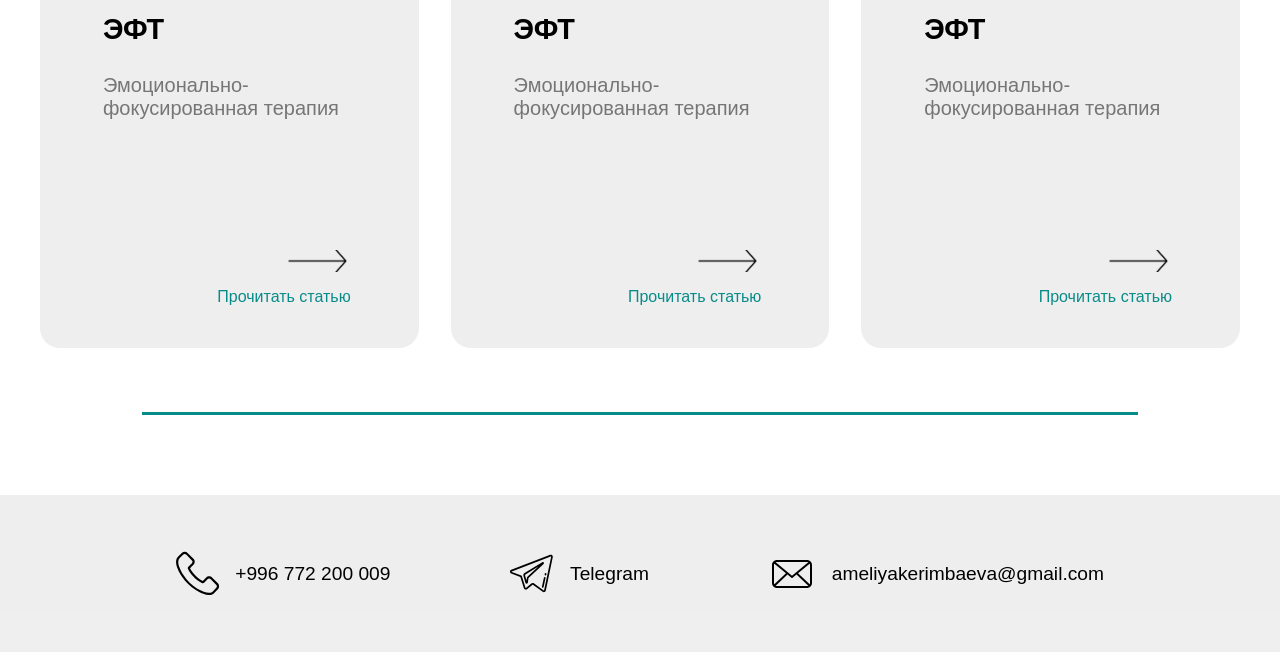
==== commit 39df0f30: "Image change" ====
--- a/index.html
+++ b/index.html
@@ -7,6 +7,8 @@
     <meta name="viewport" content="width=device-width, initial-scale=1.0" />
     <link rel="stylesheet" href="./src/assets/styles/vendor/normalize.css" />
     <link rel="stylesheet" href="./src/assets/styles/main.css" />
+    <link rel="icon" href="./src/assets/images/Дерево.jpg" type="image/x-icon">
+
     <title>Психологическая помощь</title>
     <style>
     </style>
@@ -67,7 +69,7 @@
                 </div>
             </div>
             <div class="about__img-item">
-                <img src="./src/assets/images/Natalia.jpg" alt="portrait of Natalia"
+                <img src="./src/assets/images/Amelia.jpg" alt="portrait of Natalia"
                     class="about__img border-radius__img" />
             </div>
         </article>
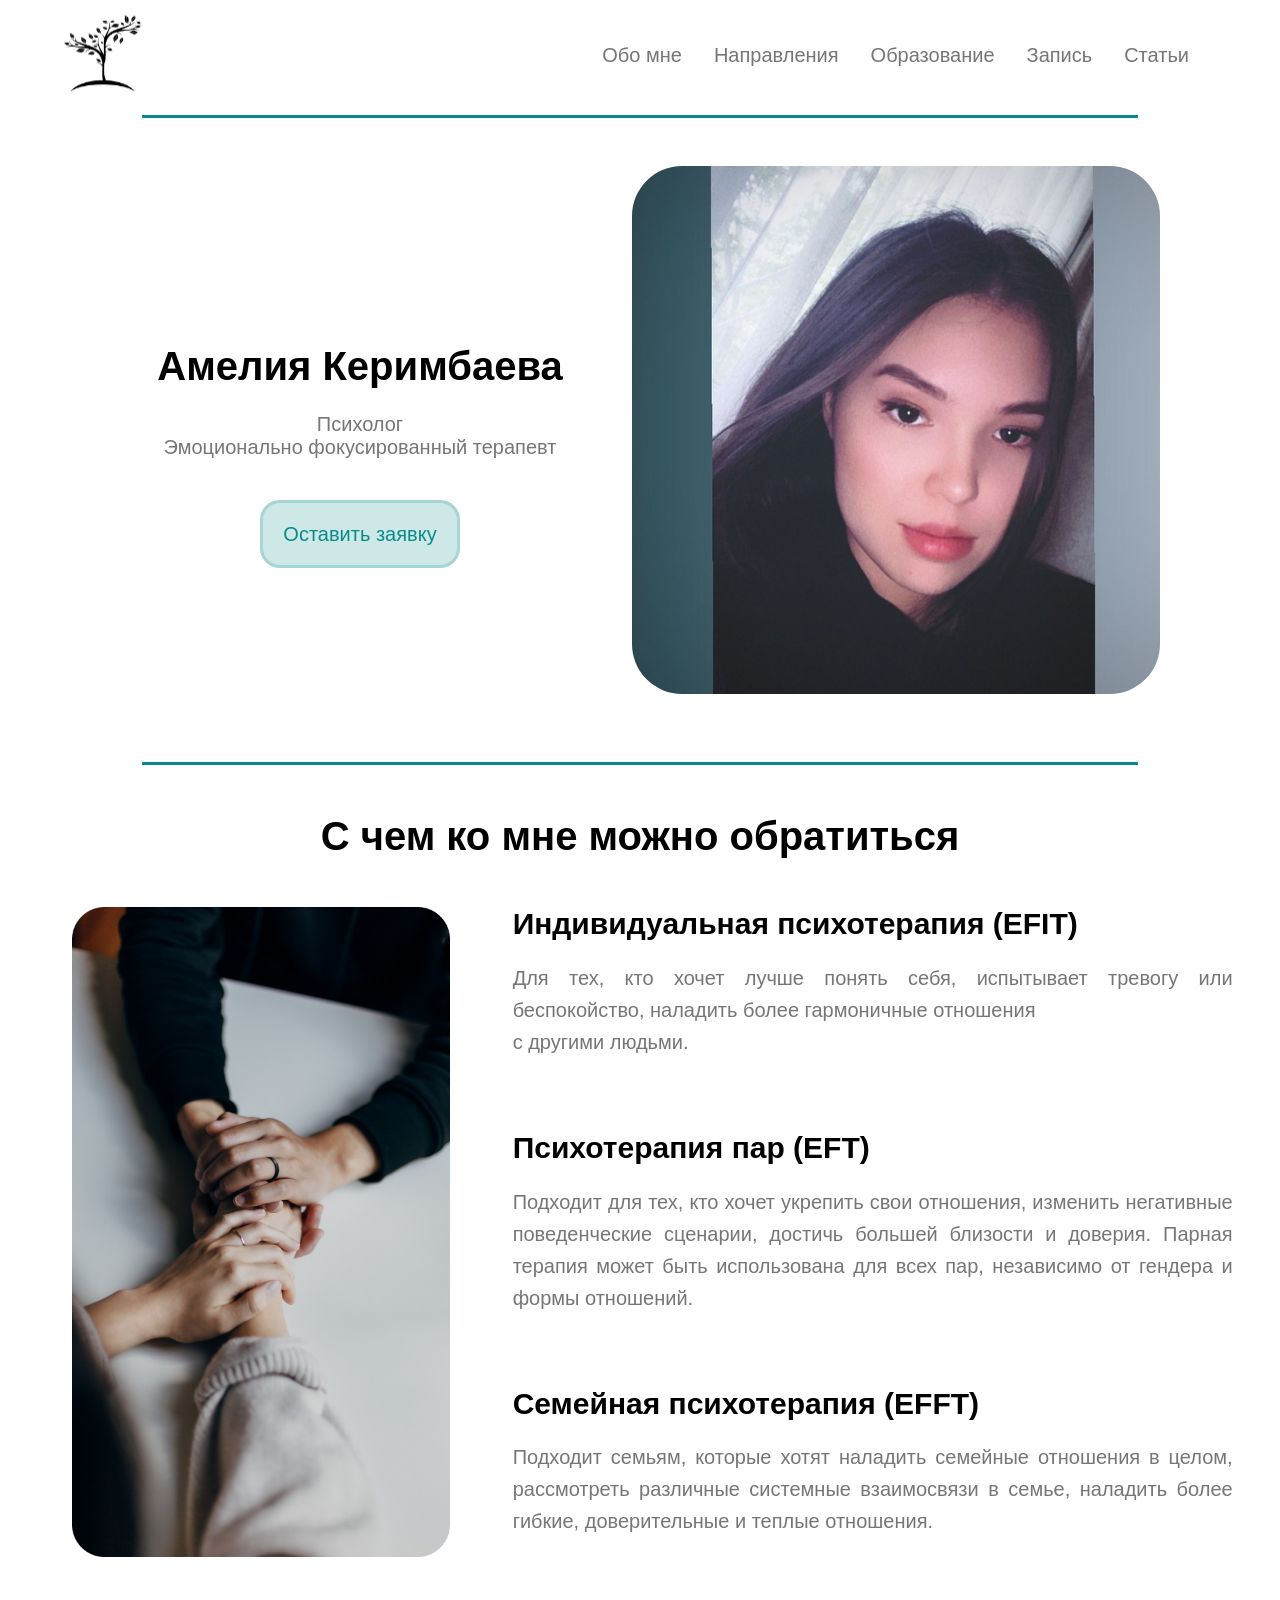
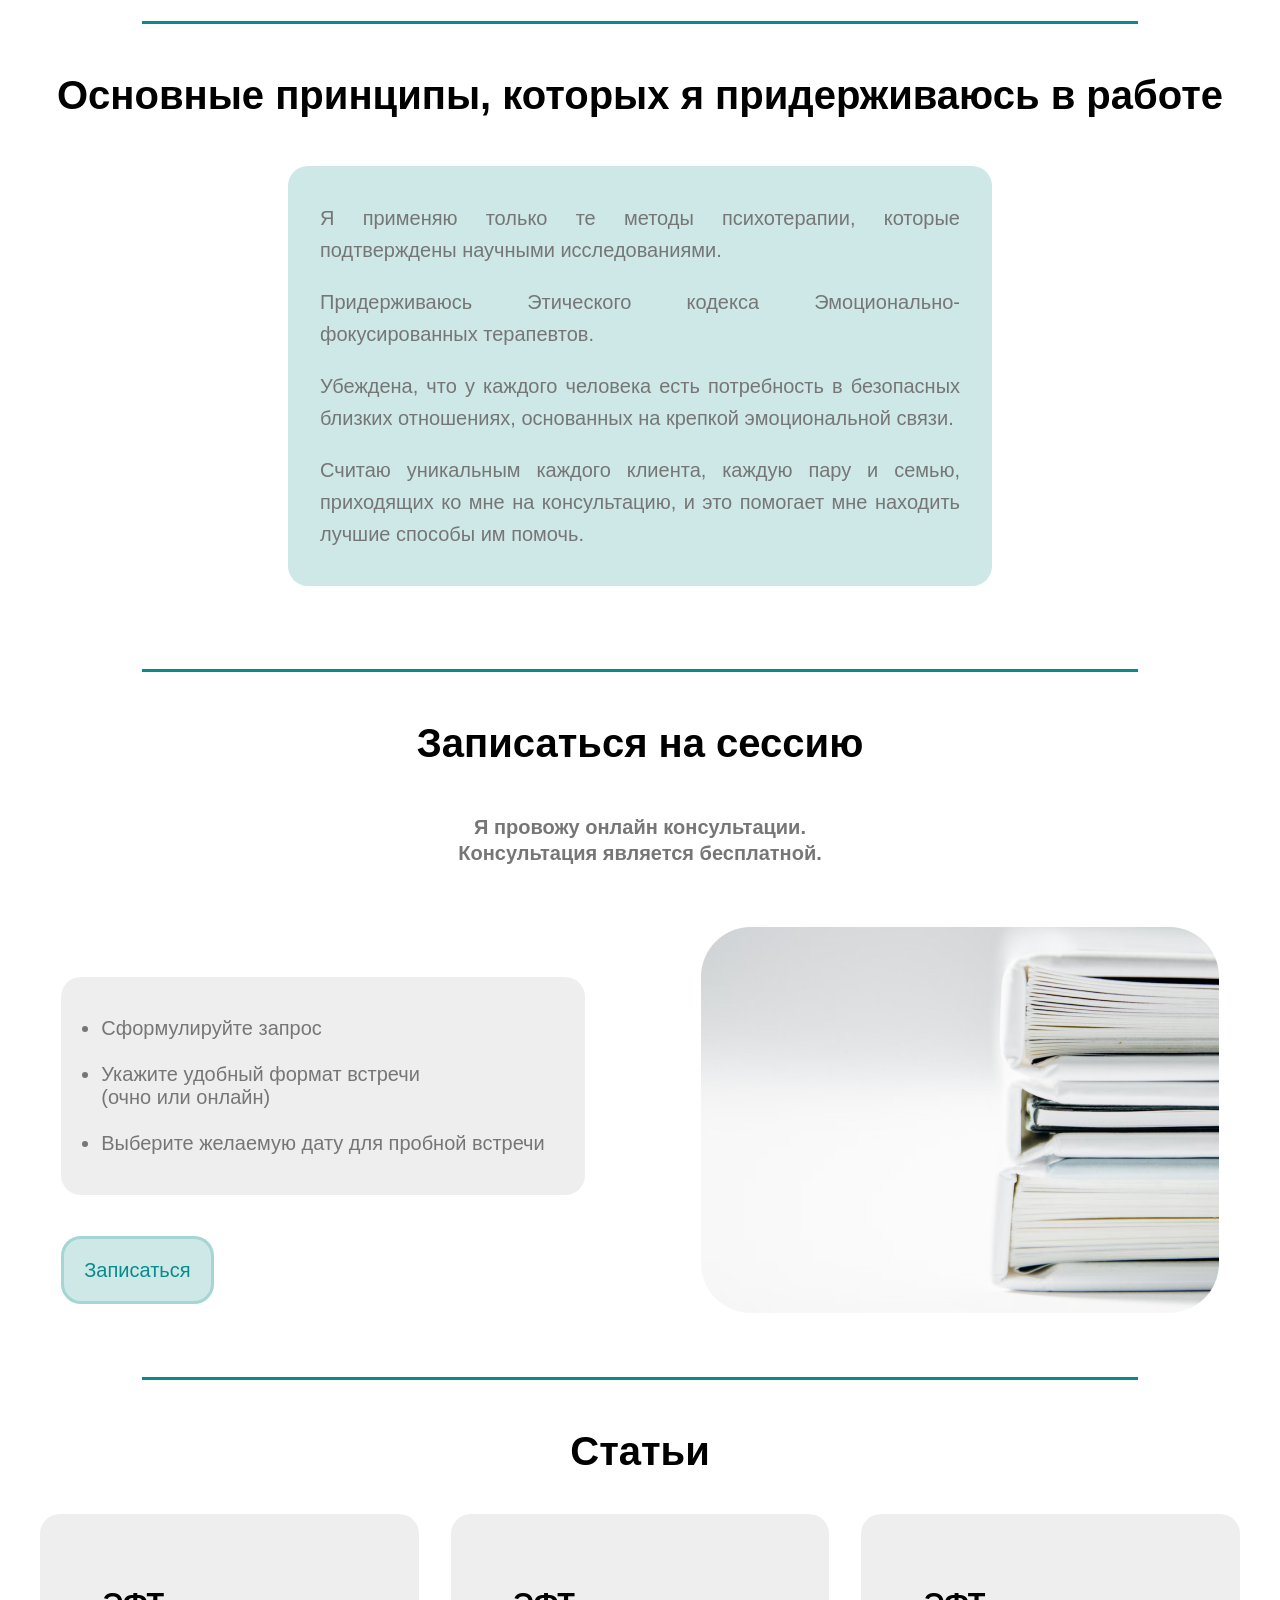
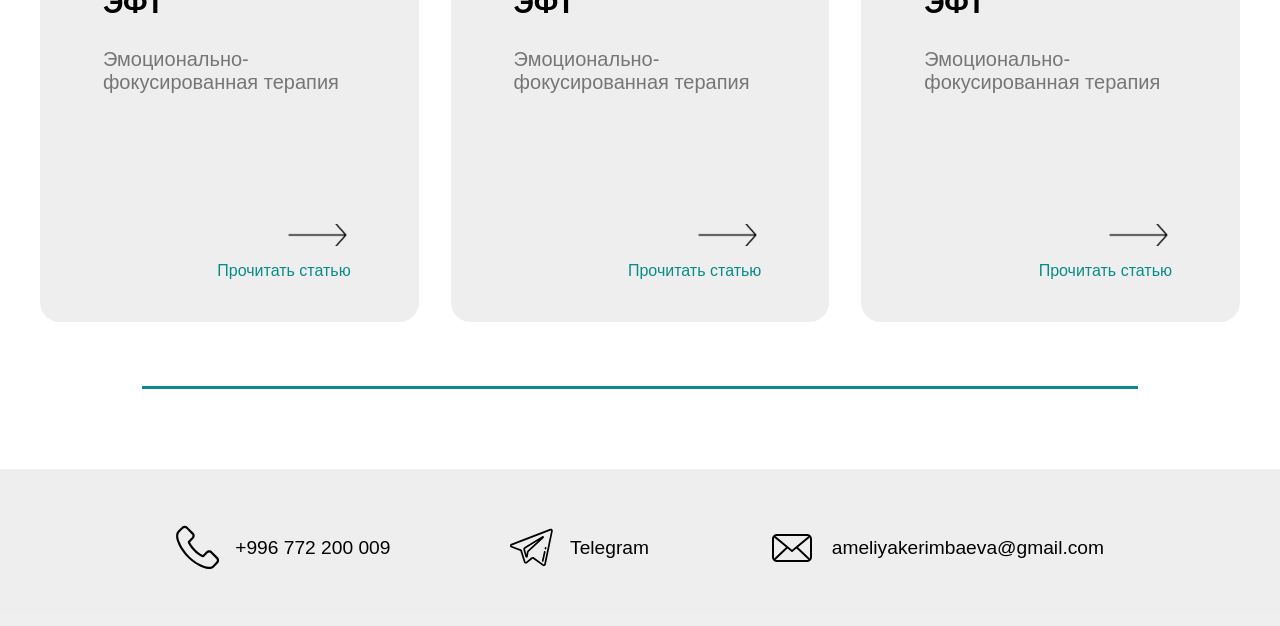
==== commit 15dd7fcf: "header change" ====
--- a/index.html
+++ b/index.html
@@ -2,11 +2,11 @@
 <html lang="en">
 
 <head>
-    <meta charset="UTF-8" />
-    <meta http-equiv="X-UA-Compatible" content="IE=edge" />
-    <meta name="viewport" content="width=device-width, initial-scale=1.0" />
-    <link rel="stylesheet" href="./src/assets/styles/vendor/normalize.css" />
-    <link rel="stylesheet" href="./src/assets/styles/main.css" />
+    <meta charset="UTF-8"/>
+    <meta http-equiv="X-UA-Compatible" content="IE=edge"/>
+    <meta name="viewport" content="width=device-width, initial-scale=1.0"/>
+    <link rel="stylesheet" href="./src/assets/styles/vendor/normalize.css"/>
+    <link rel="stylesheet" href="./src/assets/styles/main.css"/>
     <link rel="icon" href="./src/assets/images/Дерево.jpg" type="image/x-icon">
 
     <title>Психологическая помощь</title>
@@ -15,324 +15,328 @@
 </head>
 
 <body>
-    <header class="header">
-        <a href="#" class="header__logo" target="_blank">
-            <img src="./src/assets/images/logo.svg" alt="Главное лого - дерево." class="header__image" /></a>
-        <ul class="header__list">
-            <li class="header__item">
-                <a href="#" class="text header__link header__link_current">Обо мне</a>
+<!--Блок отвечающий за Header-->
+<header class="header">
+    <a href="#" class="header__logo" target="_blank">
+        <img src="./src/assets/images/logo.svg" alt="Главное лого - дерево." class="header__image"/></a>
+    <ul class="header__list">
+        <li class="header__item">
+            <a href="#" class="text header__link header__link_current">Обо мне</a>
+        </li>
+        <li class="header__item">
+            <a href="#services" class="text header__link">Направления</a>
+        </li>
+        <li class="header__item">
+            <a href="" class="text header__link" target="_blank">Образование</a>
+        </li>
+        <li class="header__item">
+            <a href="#booking" class="text header__link">Запись</a>
+        </li>
+        <li class="header__item">
+            <a href="./Articles.html" class="text header__link" target="_blank">Статьи</a>
+        </li>
+    </ul>
+    <div class="hamburger-menu">
+        <input id="hamburger-menu__toggle" type="checkbox"/>
+        <label class="hamburger-menu__button" for="hamburger-menu__toggle">
+            <span class="sp"></span>
+        </label>
+        <ul class="hamburger-menu__list">
+            <li class="hamburger-menu__item">
+                <a href="#" class="text hamburger-menu__link">Обо мне</a>
             </li>
-            <li class="header__item">
-                <a href="#services" class="text header__link">Направления</a>
+            <li class="hamburger-menu__item">
+                <a href="" class="text hamburger-menu__link" target="_blank">Образование</a>
             </li>
-            <li class="header__item">
-                <a href="" class="text header__link" target="_blank">Образование</a>
-            </li>
-            <li class="header__item">
-                <a href="#booking" class="text header__link">Запись</a>
-            </li>
-            <li class="header__item">
-                <a href="./Articles.html" class="text header__link" target="_blank">Статьи</a>
+            <li class="hamburger-menu__item">
+                <a href="./Articles.html" class="text hamburger-menu__link" target="_blank">Статьи</a>
             </li>
         </ul>
-        <div class="hamburger-menu">
-            <input id="hamburger-menu__toggle" type="checkbox" />
-            <label class="hamburger-menu__button" for="hamburger-menu__toggle">
-                <span></span>
-            </label>
-            <ul class="hamburger-menu__list">
-                <li class="hamburger-menu__item">
-                    <a href="#" class="text hamburger-menu__link">Обо мне</a>
-                </li>
-                <li class="hamburger-menu__item">
-                    <a href="" class="text hamburger-menu__link" target="_blank">Образование</a>
-                </li>
-                <li class="hamburger-menu__item">
-                    <a href="./Articles.html" class="text hamburger-menu__link" target="_blank">Статьи</a>
-                </li>
-            </ul>
-        </div>
-    </header>
-    <main class="main-container">
-        <!-- Блок "Обо мне" -->
-        <hr />
-        <article class="about">
-            <div class="about__text">
-                <h1 class="title_size-m title_mobile-border title">Амелия Керимбаева</h1>
-                <p class="text">
-                    Психолог<br />
-                    Эмоционально фокусированный терапевт<br />
+    </div>
+</header>
+<main class="main-container">
+    <!-- Блок "Обо мне" -->
+    <hr/>
+    <article class="about">
+        <div class="about__text">
+            <h1 class="title_size-m title_mobile-border title">Амелия Керимбаева</h1>
+            <p class="text">
+                Психолог<br/>
+                Эмоционально фокусированный терапевт<br/>
+            </p>
+            <div class="btn">
+                <a href="https://t.me/Kerrimbaeva" target="_blank" class="btn__link border-radius">Оставить
+                    заявку</a>
+            </div>
+        </div>
+        <div class="about__img-item">
+            <img src="./src/assets/images/Amelia.jpg" alt="portrait of Natalia"
+                 class="about__img border-radius__img"/>
+        </div>
+    </article>
+    <!-- Блок "Обо мне mobile" -->
+    <article class="about-mobile">
+        <h1 class="title_size-m title_mobile-border title">Амелия Керимбаева</h1>
+
+        <img src="./src/assets/images/Amelia.jpg" alt="portrait of Natalia"
+             class="about__img border-radius__img about__img-item"/>
+        <p class="text ">
+            Психолог<br/>
+            Эмоционально фокусированный терапевт<br/>
+        </p>
+
+        <div class="btn">
+            <a href="https://t.me/Kerrimbaeva" target="_blank" class="btn__link border-radius">Оставить заявку</a>
+        </div>
+
+        </div>
+    </article>
+    <!-- Блок услуги -->
+    <hr id="services"/>
+    <div class="services">
+        <h2 class="services__title title title_mobile-border">
+            С чем ко мне можно обратиться
+        </h2>
+        <div class="services-block">
+            <img class="services__image" src="./src/assets/images/main-hand.jpg" alt="Предоставляемые услуги"/>
+            <section class="services__text">
+                <article class="services__text-block">
+                    <p class="services__text-title title_size-s">
+                        Индивидуальная психотерапия (EFIT)
+                    </p>
+                    <p class="services__text-description text">
+                        Для тех, кто хочет лучше понять себя, испытывает тревогу или
+                        беспокойство, наладить более гармоничные отношения <br/>
+                        с другими людьми.
+                    </p>
+                </article>
+                <article class="services__text-block">
+                    <p class="services__text-title title_size-s">
+                        Психотерапия пар (EFT)
+                    </p>
+                    <p class="services__text-description text">
+                        Подходит для тех, кто хочет укрепить свои отношения, изменить
+                        негативные поведенческие сценарии, достичь большей близости и
+                        доверия. Парная терапия может быть использована для всех пар,
+                        независимо от гендера и формы отношений.
+                    </p>
+                </article>
+                <article class="services__text-block">
+                    <p class="services__text-title title_size-s">
+                        Семейная психотерапия (EFFT)
+                    </p>
+                    <p class="services__text-description text">
+                        Подходит семьям, которые хотят наладить семейные отношения в
+                        целом, рассмотреть различные системные взаимосвязи в семье,
+                        наладить более гибкие, доверительные и теплые отношения.
+                    </p>
+                </article>
+
+                <img class="services__image-mobile" src="./src/assets/images/main-hands_mobile.jpg"
+                     alt="Предоставляемые услуги"/>
+            </section>
+        </div>
+    </div>
+    <!-- Блок принципы -->
+    <hr/>
+    <section class="principles">
+        <h2 class="principles__tittle title title_mobile-border title_center">
+            Основные принципы, которых я придерживаюсь в работе
+        </h2>
+        <h2 class="title_center title title_mobile-border title-none">
+            Основные принципы
+        </h2>
+
+        <div class="principle_description">
+            <p class="principles__text text">
+                Я применяю только те методы психотерапии, которые подтверждены
+                научными исследованиями.
+            </p>
+            <p class="principles__text text">
+                Придерживаюсь Этического кодекса Эмоционально-фокусированных
+                терапевтов.
+            </p>
+            <p class="principles__text text">
+                Убеждена, что у каждого человека есть потребность в безопасных
+                близких отношениях, основанных на крепкой эмоциональной связи.
+            </p>
+            <p class="principles__text text">
+                Считаю уникальным каждого клиента, каждую пару и семью, приходящих
+                ко мне на консультацию, и это помогает мне находить лучшие способы
+                им помочь.
+            </p>
+        </div>
+    </section>
+    <!-- Блок запись -->
+    <hr id="booking"/>
+    <section class="booking">
+        <h2 class="title_center title title_mobile-border">
+            Записаться на сессию
+        </h2>
+
+        <p class="booking__info text">
+            Я провожу онлайн консультации. <br/>
+            Консультация является бесплатной.
+        </p>
+
+        <div class="booking-block2">
+            <div>
+                <ul class="text booking-block2__text">
+                    <li>Сформулируйте запрос</li>
+                    <br>
+                    <li>
+                        Укажите удобный формат встречи <br/>
+                        (очно или онлайн)
+                    </li>
+                    <br>
+                    <li>
+                        Выберите желаемую дату для пробной
+                        встречи
+                    </li>
+                </ul>
+                <div class="btn btn__booking">
+                    <a href="https://t.me/Kerrimbaeva" target="_blank" class="btn__link border-radius">Записаться</a>
+                </div>
+            </div>
+            <img class="booking__image" src="./src/assets/images/booking1.jpg" alt="books"/>
+        </div>
+    </section>
+
+    <!-- Блок статьи -->
+    <hr/>
+    <section class="articles">
+        <h2 class="title articles__title title_mobile-border">Статьи</h2>
+        <div class="articles-card__wrapper">
+            <div class="articles-card">
+                <h3 class="articles-card__title title_size-s">ЭФТ</h3>
+                <p class="text articles-card__text">
+                    Эмоционально-фокусированная терапия
                 </p>
-                <div class="btn">
-                    <a href="https://t.me/Kerrimbaeva" target="_blank" class="btn__link border-radius">Оставить
-                        заявку</a>
-                </div>
-            </div>
-            <div class="about__img-item">
-                <img src="./src/assets/images/Amelia.jpg" alt="portrait of Natalia"
-                    class="about__img border-radius__img" />
-            </div>
-        </article>
-        <!-- Блок "Обо мне mobile" -->
-        <article class="about-mobile">
-            <h1 class="title_size-m title_mobile-border title">Амелия Керимбаева</h1>
-
-            <img src="./src/assets/images/Natalia.jpg" alt="portrait of Natalia"
-                class="about__img border-radius__img about__img-item" />
-            <p class="text ">
-                Психолог<br />
-                Эмоционально фокусированный терапевт<br />
-            </p>
-
-            <div class="btn">
-                <a href="https://t.me/Kerrimbaeva" target="_blank" class="btn__link border-radius">Оставить заявку</a>
-            </div>
-
-            </div>
-        </article>
-        <!-- Блок услуги -->
-        <hr id="services" />
-        <div class="services">
-            <h2 class="services__title title title_mobile-border">
-                С чем ко мне можно обратиться
-            </h2>
-            <div class="services-block">
-                <img class="services__image" src="./src/assets/images/main-hand.jpg" alt="Предоставляемые услуги" />
-                <section class="services__text">
-                    <article class="services__text-block">
-                        <p class="services__text-title title_size-s">
-                            Индивидуальная психотерапия (EFIT)
-                        </p>
-                        <p class="services__text-description text">
-                            Для тех, кто хочет лучше понять себя, испытывает тревогу или
-                            беспокойство, наладить более гармоничные отношения <br />
-                            с другими людьми.
-                        </p>
-                    </article>
-                    <article class="services__text-block">
-                        <p class="services__text-title title_size-s">
-                            Психотерапия пар (EFT)
-                        </p>
-                        <p class="services__text-description text">
-                            Подходит для тех, кто хочет укрепить свои отношения, изменить
-                            негативные поведенческие сценарии, достичь большей близости и
-                            доверия. Парная терапия может быть использована для всех пар,
-                            независимо от гендера и формы отношений.
-                        </p>
-                    </article>
-                    <article class="services__text-block">
-                        <p class="services__text-title title_size-s">
-                            Семейная психотерапия (EFFT)
-                        </p>
-                        <p class="services__text-description text">
-                            Подходит семьям, которые хотят наладить семейные отношения в
-                            целом, рассмотреть различные системные взаимосвязи в семье,
-                            наладить более гибкие, доверительные и теплые отношения.
-                        </p>
-                    </article>
-
-                    <img class="services__image-mobile" src="./src/assets/images/main-hands_mobile.jpg"
-                        alt="Предоставляемые услуги" />
-                </section>
-            </div>
-        </div>
-        <!-- Блок принципы -->
-        <hr />
-        <section class="principles">
-            <h2 class="principles__tittle title title_mobile-border title_center">
-                Основные принципы, которых я придерживаюсь в работе
-            </h2>
-            <h2 class="title_center title title_mobile-border title-none">
-                Основные принципы
-            </h2>
-
-            <div class="principle_description">
-                <p class="principles__text text">
-                    Я применяю только те методы психотерапии, которые подтверждены
-                    научными исследованиями.
+                <a href="Articles.html" class="articles-card__link" target="_blank">
+                    <svg class="articles-card__icon" xmlns="http://www.w3.org/2000/svg"
+                         xmlns:xlink="http://www.w3.org/1999/xlink" width="107" height="22" viewBox="0 0 107 22"
+                         fill="none">
+                        <rect width="107" height="22" fill="url(#pattern0)"/>
+                        <defs>
+                            <pattern id="pattern0" patternContentUnits="objectBoundingBox" width="1" height="1">
+                                <use xlink:href="#image0_420_142"
+                                     transform="translate(0 -1.93182) scale(0.000997009 0.00484909)"/>
+                            </pattern>
+                            <image id="image0_420_142" width="1003" height="1003"
+                                   xlink:href="[data-uri] ICr0b69DgAAoMPVQ9Wd1QfVq9Wp6rf2MgoAAACuVX+/OlN9+Af8+bk97AIAAIBr0i/1B4/03/vnf1Y371UgAAAAXEu+vz96qP/un1erG/YmEwAAAK4d/6s//lj/sPoPe5MJAAAA14Zb+5MN9d/989RexAIAAMC14P4+2Vj/sPqxPegFAACA5d3dJx/rH1Y/MD8ZAAAA1nagertPPtYvtd3LDgAAAOzQk429Xf/t6p7p1QAAALCww9X/bmywn61umx0OAAAAK7uzeqexwf5mddPscAAAAFjZfdXFxgb7y9UNs8MBAABgZY9Ulxsb7M9X+2eHAwAAwMqeaGysf1g9Nb0agO+IA3sdAABAVa+2HTr3vQPP+EL1fvVrOykCAAAA2lc90/gb9kdnhwMAAMDKrq9eamysv189NDscAAAAVnZj9Vpjg/18dffscAAAAFjZkepMY4P9bHXb7HAAAABY2Z3Vu40N9jerm2aHAwAAwMoeqC42Nthfrg7ODgcAAICVPVJdaWywP1ftnx0OAAAAK/ty41e6PTW9GoBP5MBeBwAA8MfySvWp6m8MPOML1e9U/20nRQAAAED7qmcaf8P+6OxwAAAAWNn11UuNjfX32w6uAwAAAHbkxuqNxgb7u9Xds8MBAABgZbdUZxob7Gc/eg4AAACwI3e2vSEfGexvVDfNDgcAAICVPVBdbGywv1wdnB0OAAAAK3ukutLYYH+u7bR5AAAAYEd+qPEr3Z6cXg0AAACLe7Lxwf7D06sBAABgYfvaPmcfGetXqkdnhwMAAMDKDlYvNTbY3287uA4AAADYkRvbrmQbGezvVnfPDgcAAICV3VKdaWywn/3oOQAAAMCO3Nn2hnxksL/R9qYeAAAA2JEH2n6DPjLYX2r7LTwAAACwI4+2nfI+MtifazttHgAAANiRH278DvYnp1cDAADA4p5sfLD/0PRqAAAAWNi+ts/ZR8b6leqR2eEAAACwsoPVy40N9ottB9cBAAAAO3JT25VsI4P93bar4QAAAIAduaU629hgP/PRcwAAAIAdubvtDfnIYH+junF2OAAAAKzsger9xgb7S9X1s8MBAABgZY+2nfI+MtifaTttHoAdOLDXAQAA7Llfr96r/t7AM+6q/nT1qzspAgAAAKp6qrG36x9WX55eDQAAAAvbXz3X2Fi/Uj0yOxwAAABWdrB6ubHBfrG6b3Y4AAAArOymtivZRgb7O9Wds8MBAABgZbdUZxsb7GeqI7PDAQAAYGV3V+cbG+yvVTfODgcAAICVPVS939hgf6m6fnY4AAAArOzRxq90e6baNzsc4LvVgb0OAADgqvfr1e+0vWX/pO6qbqj+406KAAAAgKqeavwN+xPTqwEAAGBh+6vnGhvrl6tHZocDAADAyg5WLzc22C9W980OBwAAgJXdVL3Z2GB/p7pzdjgAAACs7LbqbGOD/Ux1ZHY4AAAArOzu6nxjg/216vDscAAAAFjZQ9X7jQ32F6vrZ4cDAADAyh5t/Eq3Z6ZXA1zFDux1AAAA3/V+ve3t+t8deMZd1aHq5E6KAAAAgKqeavwN+xPTqwEAAGBh+6vnGxvrl6uHZ4cDAADAym6oXm5ssL9X3Tc7HAAAAFZ2U/VmY4P9ner22eEAAACwstuqs40N9m9WR2aHAwAAwMrurs43Nthfqw7PDgcAAICVPVRdamywv5grhwEAAGCnHmv8SrevTK8G2EP+hhIAgO+0r7e9XX9w4Bmfq66v/tNOigAAAICqnmr8DfsT06sBAABgYfur5xsb65erh2eHAwAAwMpuqF5ubLC/V903OxwAAABWdlP1ZmOD/Z3q9tnhAAAAsLLbqm83Nti/WX1mdjgAAACs7PPV+cYG+6vV4dnhAAAAsLKH2q51GxnsL+ZKYgAAANipxxq/0u0r06sBvoP8DSQAAHvt69WV6u8MPONzbf9t+593UgQAAABU29vx0Tfsj02vBgAAgIUdqJ5vbKxfqh6eHQ4AAAAru6HthPeRwf5e20nzAAAAwI58pnqzscH+7er22eEAAACwstvaBvfIYP9m2/AHAAAAduTz1fnGBvurbZ/WAwAAADvyUNuhcSOD/flcWQwAAAA79VjjV7p9ZXo1wAB/wwgAwNXu6x/9828PPONzH/3zpcEWAAAA4Pf4SuNv2B+bXg0AAAALO9D2+/ORsX6p7XfwAAAAwI7c0HbC+8hgP9920jwAAACwI59pu0N9ZLB/u+0udwAAAGBHbm8b3COD/c224Q8AAADsyOer9xob7K+2fVoPAAAA7MjDbYfGjQz253OlMQAAAOzUY41f6faV6dUA/x/+BhEAgO92X6/2V39r4Bmfq65U/3UnRQAAAEC1vR0ffcP+2PRqAAAAWNiB6sXGxvql6qHZ4QAAALCyw20nvI8M9vNtJ80DAAAAO/KZ6puNDfZvV7fNDgcAAICV3d42uEcG+5vVTbPDAQAAYGWfr95rbLC/XN0wOxwAAABW9nB1ubHB/nzb1XAAAADAjjzR+JVuT02vBq5pB/Y6AAAAvsNera6rHhh4xheqD6qv7aQIAAAAqOorjb9hf3R6NQAAACzsQPViY2P9/eqh2eEAAACwssNtn8WPDPbz1d2zwwEAAGBln6m+2dhgP1vdNjscAAAAVnZ79U5jg/3N6qbZ4QAAALCy+6r3GhvsL1c3zA4HAACAlT1cXW5ssD9f7Z8dDgAAACt7ovEr3Z6aXg0s7cBeBwAAwB57tTpY/c2BZ3yhulj92k6KAAAAgKqeafwN+6PTqwEAAGBh11cvNjbW368emh0OAAAAKztcvdbYYD9f3T07HAAAAFZ2pPpmY4P9bHXL7HAAAABY2e3VO40N9jeqm2aHAwAAwMruq95rbLC/3HbSPAAAALAjD1eXGxvsz1X7Z4cDAADAyp5o/Eq3p6ZXA9/VDux1AAAAXOVerQ5V9w884wttn9T/950UAQAAAFU909jb9SvVo9OrAQAAYGHXVy82Ntjfrx6YHQ4AAAArO1y91thgf7e6e3Y4AAAArOxIdaaxwX62umV2OAAAAKzszuqdxgb7G9WNs8MBAABgZfdVFxsb7C9VB2eHAwAAwMoeqS43Ntifq/bNDgcAAICVPdHYWP+wenJ6NXBVO7DXAQAA8F3u1eqG6v6BZ/y16nz18k6KAAAAgKqeaezt+pXq0enVAAAAsLDr2w6MGxns71cPzA4HAACAld1YvdbYYH+37Wo4AAAAYEeOVGcaG+xnqltmhwMAAMDK7qzeaWywv9H2ph4AAADYkfuqi40N9peqg7PDAQAAYGWPVJcbG+zPVftmhwMAAMDKnmhsrH9Y/avp1QAAALC4X2x8sH95ejUAAAAsbF/1TGNj/UrbZ/UAAADAjlzfdmDcyGC/WD0wOxwAAABWdmP1WmOD/d22q+EAAACAHTlSnWlssJ/56DkAAADAjtzZ9oZ8ZLC/1vamHgAAANiRB9p+gz4y2F9q+y08AAAAsCOPtJ3yPjLYn2k7bR4AAADYkS83fgf7L06vBgAAgMX9UuOD/Ynp1QAAALCwfW2fs4+M9cttn9UDAAAAO3J924FxI4P9YnXf7HAAAABY2Y3VG40N9nfaroYDAAAAduSW6kxjg/1MdWR2OAAAAKzszurdxgb7a21v6gEAAIAdeaDtN+gjg/2ltt/CAwAAADvySHWlscH+zPRqYNiBvQ4AAAD+UN+ofqv6voFn3FXdUP3HnRQBAAAAVT3Z2Nv1D6snplcDAADAwvZVzzU21i+3fVYPAAAA7MjBtgPjRgb7xeq+2eEAAACwshurNxob7O9Ut88OB/5krtvrAOCP9ANth8rcstchAMBV4crg//+m6sW2N+y/MZ4DfCfs2+sA4A/1l6tfqe7Y6xAAYElfr+6vzu91CPBxrm6Dq9Nfb/tN2mf3OgQAWNafrf5S9W/3OgT4OG/W4er0f6o/v9cRAMA14eHqhb2OAH6//XsdAHzMP85QBwDm+Ym9DgA+zliHq8+xvQ4AAK4pn88ugKuOfynh6vPn9joAALimHMx/f8BVx1iHq8//3esAAOCa8l71rb2OAH4/Yx2uPv9lrwMAgGvKqb0OAD7OafBwdXqrOrrXEQDANeH7ql/d6wjg9/NmHa5O/6g6t9cRAMDy/l2GOlyVvFmHq9ft1b+v/upehwAAS3qt+t7q/F6HAB9nrMPV74vVP6n+1F6HAABXhT9T/ZXBZ5ypvqf6jfEcAAAAuLZ9qvpG9eHAn3M5GwcAAAB24mD1tcaG+sXq3tnhAAAAsKJ91VcbG+qX235eBwAAAOzALzc21D+sHp9eDQAAAIv6ocaH+i9MrwYAAIBFfam60thQf3Z6NQAAACzq/uqDxob6yeq62eEAAACwojuq32xsqL9eHZ4dDgAAACv6bPWtxob66erI7HAAAABY0aeqbzQ21M9VR2eHAwAAwIoOVl9rbKhfqO6dHQ4AAAAr2ld9tbGhfrk6NjscAAAAVvXLjd+l/vj0agAAAFjUDzc+1H9+ejUAAAAs6kvVlcaG+rPTqwEAAGBR91cfNDbUT1bXzQ4HAACAFd1V/WZjQ/316vDscAAAAFjRZ6uzjQ3109WR2eEAAACwok9X32hsqJ+rjs4OBwAAgBUdrF5pbKhfqO6dHQ4AAAAr2l99tbGhfrk6NjscAAAAVvV043epPz69GgAAABb1Txsf6j8/vRoAAAAW9aXqSmND/dnp1QAAALCo+6sPGhvqJ6vrZocDAADAiu6qfrOxof56dXh2OAAAAKzos9XZxob66erI7HAAAABY0aerbzQ21M9VR2eHAwAAwIoOVq80NtQvVPfODgcAAIAV7a++2thQv1wdmx0OAAAAq3q68bvUH59eDQAAAIv6Z40P9Z+bXg0AAACL+lLjQ/3E9GoAAABY1IPVB40N9ZPVgdnhAAAAsKK7qvONDfXXq8OzwwEAAGBFn63ONjbUT1dHZocDAADAij5dfaOxoX6uOjo7HAAAAFZ0sHqlsaF+obp3djgAAACsaH/11caG+uXq2OxwAAAAWNXTjV/R9vj0agAAAFjUP298qP/s9GoAAABY1JcaH+onplcDAADAoh6sPmhsqJ+sDswOBwAAgBXdVZ1vbKifqg7PDgcAAIAV3VqdbWyon65unh0OAAAAK/p09VZjQ/1cdXR2OAAAAKzoUPVKY0P9QnXv7HAAAABY0f7qhcaG+uXq2OxwAAAAWNXTjV/R9vj0agAAAFjUjzQ+1H9mejUAAAAs6kuND/UT06sBAABgUQ9WHzQ21E9WB2aHAwAAwIruqs43NtRPVYdnhwMAAMCKbq3ONjbUT1c3zw4HAACAFX26equxoX6uOjo7HAAAAFZ0qHqlsaF+obp3djgAAACsaH/1QmND/XJ1bHY4AAAArOrpxq9oe3x6NQAAACzqRxsf6j8zvRoAAAAWdbzxoX5iejUAAAAs6sHqUmND/WR1YHY4AAAArOie6nxjQ/[base64]/XTbnewAAADAoJurtxob6m9XR2eHAwAAwIoOtX26PjLUL7R9Qg8AAAAMOlC90NhQv1Qdmx0OAAAAqzrR+BVtx6dXAwAAwKJ+ovGh/tPTqwEAAGBRxxsf6iemVwMAAMCijrX9znxkqJ9s+707AAAAMOietpPbR4b6qerw7HAAAABY0a1td6GPDPXTbXeyAwAAAINurt5qbKi/XR2dHQ4AAAArOtT26frIUL/Q9gk9AAAAMOhA9UJjQ/1S26F0AAAAwA6caPyKtuPTqwEAAGBRP9X4UP/p6dUAAACwqOOND/UT06sBAABgUcfafmc+MtRPtv3eHQAAABh0T9vJ7SND/VR1eHY4AAAArOho213oI0P9dNud7AAAAMCgm9uG9shQf7tt8AMAAACDDrd9uj4y1C+0fUIPAAAADDrQdhjcyFC/1HYoHQAAALADJxq/ou349GoAAABY1E83PtR/ano1AAAALOp440P9xPRqAAAAWNSxtt+Zjwz1F9p+7w4AAAAMuqft5PaRoX6qOjQ7HAAAAFZ0tO0u9JGhfrrtTnYAAABg0M1tQ3tkqL/dNvgBAACAQYfbPl0fGeoX2j6hBwAAAAYdqE42NtQvtR1KBwAAAOzAicavaDs+vRoAAAAW9TOND/WfnF4NAAAAi3q88aF+Yno1AAAALOpYdbmxof5C2+/dAQAAgEH3tp3cPjLUT1WHZocDAADAio5W5xob6m+13ckOAAAADLq5Ot3YUH+7unV2OAAAAKzocNun6yND/UJ1z+xwAAAAWNGB6mRjQ/1S26F0AAAAwA6caPyKtuPTqwEAAGBRP9v4UP/J6dUAAACwqMcbH+onplcDAADAoo5Vlxsb6i+0/d4dAAAAGHRv28ntI0P9VHVodjgAAACs6Gh1rrGh/lbbnewAAADAoCPV6caG+tvVrbPDAQAAYEWHq9cbG+rnq3tmhwMAAMCKrqtONjbUL1UPzg4HAACAVT3b+BVtx6dXAwAAwKJ+vvGh/hPTqwEAAGBRjzc+1E9MrwYAAIBFHasuNzbUX6gOzA4HAACAFd1bXWhsqJ+qDs0OBwAAgBUdrc41NtTfqm6eHQ4AAAArOlKdbmyov13dOjscAAAAVnS4er2xoX6+umd2OAAAAKzouupkY0P9UvXg7HAAAABY1bONX9F2fHo1AAAALOoXGh/qPz69GgAAABb1eOND/cT0agAAAFjUF6vLjQ31F6oDs8MBAABgRfdWFxsb6qeqQ7PDAQAAYEV3VOcaG+pvVTfPDgcAAIAVHam+1dhQf7u6dXY4AAAArOhw9XpjQ/18dc/scAAAAFjRddXJxob6perB2eEAAACwqmcbv6Lt+PRqAAAAWNS/bHyo//j0agAAAFjU440P9aenVwMAAMCivlhdbmyov1Dtnx0OAAAAK7q3utjYUD9VHZodDgAAACu6ozrX2FB/q7p5djgAAACs6Ej1rcaG+tvVrbPDAQAAYEWfql5vbKifr+6ZHQ4AAAAruq76WmND/VL14OxwAAAAWNG+6tnGr2g7PjscAAAAVvWLjQ/1H5teDQAAAIv6wcaH+tPTqwEAAGBRX6yuNDbUX6j2zw4HAACAFd1bXWxsqL9SHZodDgAAACu6ozrX2FB/q/r07HAAAABY0ZHqW40N9berW2eHAwAAwIo+Vb3e2FA/X90zOxwAAABWdF31tcaG+qXqwdnhAAAAsKJ91bONX9F2fHY4AAAArOqXGh/qPzq9GgAAABb1g40P9aenVwMAAMCi/mHjQ/2r06sBAABgUX+x7eT2kaH+cnXD7HAAAABY1b9pbKi/VX16ejUAAAAs6mD1233yoX62unV6NQAAACzszj75UD9f3TU/GQAAANZ2R598rD+0B70AAABwTfgkQ/3796QUAAAArhG/0p9sqP/I3mQCAADAteOO6kJ/vKH+r/eoEQAAAK45/6A/eqg/s2d1AAAAcI36nup/9PGR/kb1g3vYBcAe2rfXAQAAVPUXqts++t+/[base64]/9uBAAAAAAECQv/[base64]"/>
+                        </defs>
+                    </svg>
+
+                    <p class="articles-card__link-text">Прочитать статью</p>
+                </a>
+            </div>
+            <div class="articles-card">
+                <h3 class="articles-card__title title_size-s">ЭФТ</h3>
+                <p class="text articles-card__text">
+                    Эмоционально-фокусированная терапия
                 </p>
-                <p class="principles__text text">
-                    Придерживаюсь Этического кодекса Эмоционально-фокусированных
-                    терапевтов.
+                <a href="Articles.html" class="articles-card__link" target="_blank">
+                    <svg class="articles-card__icon" xmlns="http://www.w3.org/2000/svg"
+                         xmlns:xlink="http://www.w3.org/1999/xlink" width="107" height="22" viewBox="0 0 107 22"
+                         fill="none">
+                        <rect width="107" height="22" fill="url(#pattern0)"/>
+                        <defs>
+                            <pattern id="pattern0" patternContentUnits="objectBoundingBox" width="1" height="1">
+                                <use xlink:href="#image0_420_142"
+                                     transform="translate(0 -1.93182) scale(0.000997009 0.00484909)"/>
+                            </pattern>
+                            <image id="image0_420_142" width="1003" height="1003"
+                                   xlink:href="[data-uri]"/>
+                        </defs>
+                    </svg>
+                    <p class="articles-card__link-text">Прочитать статью</p>
+                </a>
+            </div>
+            <div class="articles-card articles-card_last">
+                <h3 class="articles-card__title title_size-s">ЭФТ</h3>
+                <p class="text articles-card__text">
+                    Эмоционально-фокусированная терапия
                 </p>
-                <p class="principles__text text">
-                    Убеждена, что у каждого человека есть потребность в безопасных
-                    близких отношениях, основанных на крепкой эмоциональной связи.
-                </p>
-                <p class="principles__text text">
-                    Считаю уникальным каждого клиента, каждую пару и семью, приходящих
-                    ко мне на консультацию, и это помогает мне находить лучшие способы
-                    им помочь.
-                </p>
-            </div>
-        </section>
-        <!-- Блок запись -->
-        <hr id="booking" />
-        <section class="booking">
-            <h2 class="title_center title title_mobile-border">
-                Записаться на сессию
-            </h2>
-
-            <p class="booking__info text">
-                Я провожу очные встречи и онлайн консультации. <br />
-                Очные встречи проходят в Москве, недалеко от м. Китай-город. <br />
-                Цена консультации (55 минут) 4000 руб/60 евро.
-            </p>
-
-            <div class="booking-block2">
-                <div>
-                    <ul class="text booking-block2__text">
-                        <li>Сформулируйте запрос</li><br>
-                        <li>
-                            Укажите удобный формат встречи <br />
-                            (очно или онлайн)
-                        </li><br>
-                        <li>
-                            Выберите желаемую дату для пробной
-                            встречи
-                        </li>
-                    </ul>
-                    <div class="btn btn__booking">
-                        <a href="hhttps://t.me/Kerrimbaeva" target="_blank" class="btn__link border-radius">Записаться</a>
-                    </div>
-                </div>
-                <img class="booking__image" src="./src/assets/images/booking1.jpg" alt="books" />
-            </div>
-        </section>
-
-        <!-- Блок статьи -->
-        <hr />
-        <section class="articles">
-            <h2 class="title articles__title title_mobile-border">Статьи</h2>
-            <div class="articles-card__wrapper">
-                <div class="articles-card">
-                    <h3 class="articles-card__title title_size-s">ЭФТ</h3>
-                    <p class="text articles-card__text">
-                        Эмоционально-фокусированная терапия
-                    </p>
-                    <a href="Articles.html" class="articles-card__link" target="_blank">
-                        <svg class="articles-card__icon" xmlns="http://www.w3.org/2000/svg"
-                            xmlns:xlink="http://www.w3.org/1999/xlink" width="107" height="22" viewBox="0 0 107 22"
-                            fill="none">
-                            <rect width="107" height="22" fill="url(#pattern0)" />
-                            <defs>
-                                <pattern id="pattern0" patternContentUnits="objectBoundingBox" width="1" height="1">
-                                    <use xlink:href="#image0_420_142"
-                                        transform="translate(0 -1.93182) scale(0.000997009 0.00484909)" />
-                                </pattern>
-                                <image id="image0_420_142" width="1003" height="1003"
-                                    xlink:href="[data-uri]" />
-                            </defs>
-                        </svg>
-
-                        <p class="articles-card__link-text">Прочитать статью</p>
-                    </a>
-                </div>
-                <div class="articles-card">
-                    <h3 class="articles-card__title title_size-s">ЭФТ</h3>
-                    <p class="text articles-card__text">
-                        Эмоционально-фокусированная терапия
-                    </p>
-                    <a href="Articles.html" class="articles-card__link" target="_blank">
-                        <svg class="articles-card__icon" xmlns="http://www.w3.org/2000/svg"
-                            xmlns:xlink="http://www.w3.org/1999/xlink" width="107" height="22" viewBox="0 0 107 22"
-                            fill="none">
-                            <rect width="107" height="22" fill="url(#pattern0)" />
-                            <defs>
-                                <pattern id="pattern0" patternContentUnits="objectBoundingBox" width="1" height="1">
-                                    <use xlink:href="#image0_420_142"
-                                        transform="translate(0 -1.93182) scale(0.000997009 0.00484909)" />
-                                </pattern>
-                                <image id="image0_420_142" width="1003" height="1003"
-                                    xlink:href="[data-uri]" />
-                            </defs>
-                        </svg>
-                        <p class="articles-card__link-text">Прочитать статью</p>
-                    </a>
-                </div>
-                <div class="articles-card articles-card_last">
-                    <h3 class="articles-card__title title_size-s">ЭФТ</h3>
-                    <p class="text articles-card__text">
-                        Эмоционально-фокусированная терапия
-                    </p>
-                    <a href="Articles.html" class="articles-card__link" target="_blank">
-                        <svg class="articles-card__icon" xmlns="http://www.w3.org/2000/svg"
-                            xmlns:xlink="http://www.w3.org/1999/xlink" width="107" height="22" viewBox="0 0 107 22"
-                            fill="none">
-                            <rect width="107" height="22" fill="url(#pattern0)" />
-                            <defs>
-                                <pattern id="pattern0" patternContentUnits="objectBoundingBox" width="1" height="1">
-                                    <use xlink:href="#image0_420_142"
-                                        transform="translate(0 -1.93182) scale(0.000997009 0.00484909)" />
-                                </pattern>
-                                <image id="image0_420_142" width="1003" height="1003"
-                                    xlink:href="[data-uri]" />
-                            </defs>
-                        </svg>
-                        <p class="articles-card__link-text">Прочитать статью</p>
-                    </a>
-                </div>
-            </div>
-        </section>
-        <hr />
-    </main>
-    <footer class="footer">
-        <ul class="footer__list">
-            <li class="footer__item">
-                <a class="footer__link" href="tel:+79629108212">
-                    <svg class="footer__icon footer__icon_telephone" xmlns="http://www.w3.org/2000/svg"
-                        xmlns:xlink="http://www.w3.org/1999/xlink" version="1.1" id="Capa_1" x="0px" y="0px"
-                        viewBox="0 0 482.6 482.6" style="enable-background: new 0 0 482.6 482.6" xml:space="preserve">
+                <a href="Articles.html" class="articles-card__link" target="_blank">
+                    <svg class="articles-card__icon" xmlns="http://www.w3.org/2000/svg"
+                         xmlns:xlink="http://www.w3.org/1999/xlink" width="107" height="22" viewBox="0 0 107 22"
+                         fill="none">
+                        <rect width="107" height="22" fill="url(#pattern0)"/>
+                        <defs>
+                            <pattern id="pattern0" patternContentUnits="objectBoundingBox" width="1" height="1">
+                                <use xlink:href="#image0_420_142"
+                                     transform="translate(0 -1.93182) scale(0.000997009 0.00484909)"/>
+                            </pattern>
+                            <image id="image0_420_142" width="1003" height="1003"
+                                   xlink:href="[data-uri]"/>
+                        </defs>
+                    </svg>
+                    <p class="articles-card__link-text">Прочитать статью</p>
+                </a>
+            </div>
+        </div>
+    </section>
+    <hr/>
+</main>
+<!--Блок отвечающий за нижний Footer-->
+<footer class="footer">
+    <ul class="footer__list">
+        <li class="footer__item">
+            <a class="footer__link" href="tel:+996 772 200 009">
+                <svg class="footer__icon footer__icon_telephone" xmlns="http://www.w3.org/2000/svg"
+                     xmlns:xlink="http://www.w3.org/1999/xlink" version="1.1" id="Capa_1" x="0px" y="0px"
+                     viewBox="0 0 482.6 482.6" style="enable-background: new 0 0 482.6 482.6" xml:space="preserve">
                         <g>
                             <path
-                                d="M98.339,320.8c47.6,56.9,104.9,101.7,170.3,133.4c24.9,11.8,58.2,25.8,95.3,28.2c2.3,0.1,4.5,0.2,6.8,0.2   c24.9,0,44.9-8.6,61.2-26.3c0.1-0.1,0.3-0.3,0.4-0.5c5.8-7,12.4-13.3,19.3-20c4.7-4.5,9.5-9.2,14.1-14   c21.3-22.2,21.3-50.4-0.2-71.9l-60.1-60.1c-10.2-10.6-22.4-16.2-35.2-16.2c-12.8,0-25.1,5.6-35.6,16.1l-35.8,35.8   c-3.3-1.9-6.7-3.6-9.9-5.2c-4-2-7.7-3.9-11-6c-32.6-20.7-62.2-47.7-90.5-82.4c-14.3-18.1-23.9-33.3-30.6-48.8   c9.4-8.5,18.2-17.4,26.7-26.1c3-3.1,6.1-6.2,9.2-9.3c10.8-10.8,16.6-23.3,16.6-36s-5.7-25.2-16.6-36l-29.8-29.8   c-3.5-3.5-6.8-6.9-10.2-10.4c-6.6-6.8-13.5-13.8-20.3-20.1c-10.3-10.1-22.4-15.4-35.2-15.4c-12.7,0-24.9,5.3-35.6,15.5l-37.4,37.4   c-13.6,13.6-21.3,30.1-22.9,49.2c-1.9,23.9,2.5,49.3,13.9,80C32.739,229.6,59.139,273.7,98.339,320.8z M25.739,104.2   c1.2-13.3,6.3-24.4,15.9-34l37.2-37.2c5.8-5.6,12.2-8.5,18.4-8.5c6.1,0,12.3,2.9,18,8.7c6.7,6.2,13,12.7,19.8,19.6   c3.4,3.5,6.9,7,10.4,10.6l29.8,29.8c6.2,6.2,9.4,12.5,9.4,18.7s-3.2,12.5-9.4,18.7c-3.1,3.1-6.2,6.3-9.3,9.4   c-9.3,9.4-18,18.3-27.6,26.8c-0.2,0.2-0.3,0.3-0.5,0.5c-8.3,8.3-7,16.2-5,22.2c0.1,0.3,0.2,0.5,0.3,0.8   c7.7,18.5,18.4,36.1,35.1,57.1c30,37,61.6,65.7,96.4,87.8c4.3,2.8,8.9,5,13.2,7.2c4,2,7.7,3.9,11,6c0.4,0.2,0.7,0.4,1.1,0.6   c3.3,1.7,6.5,2.5,9.7,2.5c8,0,13.2-5.1,14.9-6.8l37.4-37.4c5.8-5.8,12.1-8.9,18.3-8.9c7.6,0,13.8,4.7,17.7,8.9l60.3,60.2   c12,12,11.9,25-0.3,37.7c-4.2,4.5-8.6,8.8-13.3,13.3c-7,6.8-14.3,13.8-20.9,21.7c-11.5,12.4-25.2,18.2-42.9,18.2   c-1.7,0-3.5-0.1-5.2-0.2c-32.8-2.1-63.3-14.9-86.2-25.8c-62.2-30.1-116.8-72.8-162.1-127c-37.3-44.9-62.4-86.7-79-131.5   C28.039,146.4,24.139,124.3,25.739,104.2z" />
+                                    d="M98.339,320.8c47.6,56.9,104.9,101.7,170.3,133.4c24.9,11.8,58.2,25.8,95.3,28.2c2.3,0.1,4.5,0.2,6.8,0.2   c24.9,0,44.9-8.6,61.2-26.3c0.1-0.1,0.3-0.3,0.4-0.5c5.8-7,12.4-13.3,19.3-20c4.7-4.5,9.5-9.2,14.1-14   c21.3-22.2,21.3-50.4-0.2-71.9l-60.1-60.1c-10.2-10.6-22.4-16.2-35.2-16.2c-12.8,0-25.1,5.6-35.6,16.1l-35.8,35.8   c-3.3-1.9-6.7-3.6-9.9-5.2c-4-2-7.7-3.9-11-6c-32.6-20.7-62.2-47.7-90.5-82.4c-14.3-18.1-23.9-33.3-30.6-48.8   c9.4-8.5,18.2-17.4,26.7-26.1c3-3.1,6.1-6.2,9.2-9.3c10.8-10.8,16.6-23.3,16.6-36s-5.7-25.2-16.6-36l-29.8-29.8   c-3.5-3.5-6.8-6.9-10.2-10.4c-6.6-6.8-13.5-13.8-20.3-20.1c-10.3-10.1-22.4-15.4-35.2-15.4c-12.7,0-24.9,5.3-35.6,15.5l-37.4,37.4   c-13.6,13.6-21.3,30.1-22.9,49.2c-1.9,23.9,2.5,49.3,13.9,80C32.739,229.6,59.139,273.7,98.339,320.8z M25.739,104.2   c1.2-13.3,6.3-24.4,15.9-34l37.2-37.2c5.8-5.6,12.2-8.5,18.4-8.5c6.1,0,12.3,2.9,18,8.7c6.7,6.2,13,12.7,19.8,19.6   c3.4,3.5,6.9,7,10.4,10.6l29.8,29.8c6.2,6.2,9.4,12.5,9.4,18.7s-3.2,12.5-9.4,18.7c-3.1,3.1-6.2,6.3-9.3,9.4   c-9.3,9.4-18,18.3-27.6,26.8c-0.2,0.2-0.3,0.3-0.5,0.5c-8.3,8.3-7,16.2-5,22.2c0.1,0.3,0.2,0.5,0.3,0.8   c7.7,18.5,18.4,36.1,35.1,57.1c30,37,61.6,65.7,96.4,87.8c4.3,2.8,8.9,5,13.2,7.2c4,2,7.7,3.9,11,6c0.4,0.2,0.7,0.4,1.1,0.6   c3.3,1.7,6.5,2.5,9.7,2.5c8,0,13.2-5.1,14.9-6.8l37.4-37.4c5.8-5.8,12.1-8.9,18.3-8.9c7.6,0,13.8,4.7,17.7,8.9l60.3,60.2   c12,12,11.9,25-0.3,37.7c-4.2,4.5-8.6,8.8-13.3,13.3c-7,6.8-14.3,13.8-20.9,21.7c-11.5,12.4-25.2,18.2-42.9,18.2   c-1.7,0-3.5-0.1-5.2-0.2c-32.8-2.1-63.3-14.9-86.2-25.8c-62.2-30.1-116.8-72.8-162.1-127c-37.3-44.9-62.4-86.7-79-131.5   C28.039,146.4,24.139,124.3,25.739,104.2z"/>
                         </g>
 
                     </svg>
-                    <p class="footer__text">+996 772 200 009</p>
-                </a>
-            </li>
-            <li class="footer__item">
-                <a href="https://t.me/Kerrimbaeva" class="footer__link">
-                    <svg class="footer__icon footer__icon_telegram" xmlns="http://www.w3.org/2000/svg"
-                        xmlns:xlink="http://www.w3.org/1999/xlink" version="1.1" id="Layer_1" x="0px" y="0px"
-                        viewBox="0 0 512 512" style="enable-background:new 0 0 512 512;" xml:space="preserve">
+                <p class="footer__text">+996 772 200 009</p>
+            </a>
+        </li>
+        <li class="footer__item">
+            <a href="https://t.me/Kerrimbaeva" class="footer__link">
+                <svg class="footer__icon footer__icon_telegram" xmlns="http://www.w3.org/2000/svg"
+                     xmlns:xlink="http://www.w3.org/1999/xlink" version="1.1" id="Layer_1" x="0px" y="0px"
+                     viewBox="0 0 512 512" style="enable-background:new 0 0 512 512;" xml:space="preserve">
                         <g>
                             <g>
                                 <g>
                                     <path
-                                        d="M385.268,121.919l-210.569,129.69c-11.916,7.356-17.555,21.885-13.716,35.323l22.768,80     c1.945,6.821,8.015,11.355,14.999,11.355c0.389,0,0.782-0.014,1.176-0.043c7.466-0.542,13.374-6.103,14.367-13.515l5.92-43.866     c0.798-5.902,3.642-11.392,8.001-15.45l173.765-161.524c5.251-4.869,5.945-12.842,1.618-18.545     C399.263,119.636,391.388,118.16,385.268,121.919z M214.32,290.478c-7.808,7.268-12.895,17.089-14.323,27.655l-2.871,21.278     l-16.527-58.072c-1.343-4.704,0.635-9.791,4.805-12.365l154.258-95.007L214.32,290.478z" />
+                                            d="M385.268,121.919l-210.569,129.69c-11.916,7.356-17.555,21.885-13.716,35.323l22.768,80     c1.945,6.821,8.015,11.355,14.999,11.355c0.389,0,0.782-0.014,1.176-0.043c7.466-0.542,13.374-6.103,14.367-13.515l5.92-43.866     c0.798-5.902,3.642-11.392,8.001-15.45l173.765-161.524c5.251-4.869,5.945-12.842,1.618-18.545     C399.263,119.636,391.388,118.16,385.268,121.919z M214.32,290.478c-7.808,7.268-12.895,17.089-14.323,27.655l-2.871,21.278     l-16.527-58.072c-1.343-4.704,0.635-9.791,4.805-12.365l154.258-95.007L214.32,290.478z"/>
                                     <path
-                                        d="M503.67,37.382c-6.579-5.576-15.657-7.111-23.698-4.005L15.08,212.719C5.873,216.27-0.047,224.939,0,234.804     c0.048,9.874,6.055,18.495,15.316,21.965l108.59,40.529l42.359,136.225c2.326,7.489,8.197,13.308,15.703,15.566     c7.502,2.256,15.604,0.643,21.66-4.31l63.14-51.473c3.032-2.472,7.362-2.594,10.528-0.295l113.883,82.681     c4.097,2.978,8.932,4.511,13.823,4.511c2.865,0,5.749-0.526,8.517-1.596c7.486-2.895,12.93-9.312,14.56-17.163l83.429-401.309     C513.26,51.685,510.257,42.967,503.67,37.382z M491.536,55.99l-83.428,401.308c-0.302,1.45-1.346,2.053-1.942,2.284     c-0.6,0.232-1.785,0.489-2.997-0.393l-113.887-82.685c-5.091-3.696-11.077-5.531-17.052-5.531     c-6.518,0-13.027,2.185-18.347,6.519l-63.154,51.485c-1.124,0.92-2.291,0.756-2.885,0.577c-0.598-0.18-1.665-0.69-2.099-2.086     l-43.845-141.006c-0.937-3.013-3.217-5.423-6.173-6.527L22.462,237.662c-1.696-0.635-2.057-1.958-2.062-2.957     c-0.005-0.99,0.343-2.307,2.023-2.955L487.316,52.409c0.002-0.001,0.005-0.002,0.008-0.003c1.51-0.583,2.627,0.087,3.159,0.537     C491.017,53.398,491.867,54.398,491.536,55.99z" />
+                                            d="M503.67,37.382c-6.579-5.576-15.657-7.111-23.698-4.005L15.08,212.719C5.873,216.27-0.047,224.939,0,234.804     c0.048,9.874,6.055,18.495,15.316,21.965l108.59,40.529l42.359,136.225c2.326,7.489,8.197,13.308,15.703,15.566     c7.502,2.256,15.604,0.643,21.66-4.31l63.14-51.473c3.032-2.472,7.362-2.594,10.528-0.295l113.883,82.681     c4.097,2.978,8.932,4.511,13.823,4.511c2.865,0,5.749-0.526,8.517-1.596c7.486-2.895,12.93-9.312,14.56-17.163l83.429-401.309     C513.26,51.685,510.257,42.967,503.67,37.382z M491.536,55.99l-83.428,401.308c-0.302,1.45-1.346,2.053-1.942,2.284     c-0.6,0.232-1.785,0.489-2.997-0.393l-113.887-82.685c-5.091-3.696-11.077-5.531-17.052-5.531     c-6.518,0-13.027,2.185-18.347,6.519l-63.154,51.485c-1.124,0.92-2.291,0.756-2.885,0.577c-0.598-0.18-1.665-0.69-2.099-2.086     l-43.845-141.006c-0.937-3.013-3.217-5.423-6.173-6.527L22.462,237.662c-1.696-0.635-2.057-1.958-2.062-2.957     c-0.005-0.99,0.343-2.307,2.023-2.955L487.316,52.409c0.002-0.001,0.005-0.002,0.008-0.003c1.51-0.583,2.627,0.087,3.159,0.537     C491.017,53.398,491.867,54.398,491.536,55.99z"/>
                                 </g>
                             </g>
                         </g>
-                        <g>
+                    <g>
                             <g>
                                 <path
-                                    d="M427.481,252.142c-5.506-1.196-10.936,2.299-12.131,7.804l-1.55,7.14c-1.195,5.505,2.299,10.936,7.804,12.131    c0.729,0.158,1.456,0.234,2.174,0.234c4.695,0,8.92-3.262,9.958-8.037l1.55-7.14C436.48,258.769,432.985,253.338,427.481,252.142z    " />
+                                        d="M427.481,252.142c-5.506-1.196-10.936,2.299-12.131,7.804l-1.55,7.14c-1.195,5.505,2.299,10.936,7.804,12.131    c0.729,0.158,1.456,0.234,2.174,0.234c4.695,0,8.92-3.262,9.958-8.037l1.55-7.14C436.48,258.769,432.985,253.338,427.481,252.142z    "/>
                             </g>
                         </g>
-                        <g>
+                    <g>
                             <g>
                                 <path
-                                    d="M417.281,299.122c-5.512-1.195-10.938,2.299-12.132,7.804l-23.459,108.051c-1.195,5.505,2.299,10.936,7.803,12.131    c0.73,0.158,1.457,0.234,2.174,0.234c4.696,0,8.92-3.262,9.958-8.037l23.459-108.052    C426.279,305.748,422.785,300.317,417.281,299.122z" />
+                                        d="M417.281,299.122c-5.512-1.195-10.938,2.299-12.132,7.804l-23.459,108.051c-1.195,5.505,2.299,10.936,7.803,12.131    c0.73,0.158,1.457,0.234,2.174,0.234c4.696,0,8.92-3.262,9.958-8.037l23.459-108.052    C426.279,305.748,422.785,300.317,417.281,299.122z"/>
                             </g>
                     </svg>
-                    <p class="footer__text">Telegram</p>
-                </a>
-            </li>
-            <li class="footer__item">
-                <a href="mailto:ameliyakerimbaeva@gmail.com" class="footer__link"><svg class="footer__icon footer__icon_mail"
-                        xmlns="http://www.w3.org/2000/svg" viewBox="0 0 24 24">
-                        <path
-                            d="M3.84674576,17.8602756 C4.0442161,17.955959 4.26584099,18.0096122 4.49999728,18.0096122 L19.5,18.0096122 C19.734157,18.0096122 19.9557825,17.9559587 20.1532533,17.8602747 L14.2446247,12.2992125 L12.3178536,13.8859651 C12.1332257,14.0380116 11.8667743,14.0380116 11.6821464,13.8859651 L9.75537533,12.2992125 L3.84674576,17.8602756 L3.84674576,17.8602756 Z M3.1430925,17.1498223 C3.1477226,17.1451097 3.15246435,17.1404678 3.15731765,17.1359 L8.97720082,11.6583629 L3.18214637,6.88596512 C3.16950983,6.87555855 3.15751523,6.86466152 3.14616744,6.85332433 C3.05246763,7.04913384 2.99999728,7.26843937 2.99999728,7.5 L2.99999728,16.5096122 C2.99999728,16.7386275 3.05132045,16.9556556 3.1430925,17.1498223 L3.1430925,17.1498223 Z M20.8569057,17.1498204 C20.9486772,16.9556542 21,16.7386268 21,16.5096122 L21,7.5 C21,7.26844009 20.94753,7.04913522 20.8538307,6.85332617 C20.8424835,6.86466269 20.8304895,6.87555911 20.8178536,6.88596512 L15.0227992,11.6583629 L20.8426823,17.1359 C20.847535,17.1404672 20.8522762,17.1451085 20.8569057,17.1498204 L20.8569057,17.1498204 Z M20.1444281,6.14509696 C19.9491886,6.05206979 19.7306751,6 19.5,6 L4.49999728,6 C4.26932289,6 4.05080997,6.05206949 3.85557086,6.14509614 L12,12.8522731 L20.1444281,6.14509696 L20.1444281,6.14509696 Z M4.49999728,5 L19.5,5 C20.8807119,5 22,6.11928813 22,7.5 L22,16.5096122 C22,17.8903241 20.8807119,19.0096122 19.5,19.0096122 L4.49999728,19.0096122 C3.11928541,19.0096122 1.99999728,17.8903241 1.99999728,16.5096122 L1.99999728,7.5 C1.99999728,6.11928813 3.11928541,5 4.49999728,5 Z" />
-                    </svg>
-                    <p class="footer__text">ameliyakerimbaeva@gmail.com</p>
-                </a>
-            </li>
-        </ul>
-    </footer>
+                <p class="footer__text">Telegram</p>
+            </a>
+        </li>
+        <li class="footer__item">
+            <a href="mailto:ameliyakerimbaeva@gmail.com" class="footer__link">
+                <svg class="footer__icon footer__icon_mail"
+                     xmlns="http://www.w3.org/2000/svg" viewBox="0 0 24 24">
+                    <path
+                            d="M3.84674576,17.8602756 C4.0442161,17.955959 4.26584099,18.0096122 4.49999728,18.0096122 L19.5,18.0096122 C19.734157,18.0096122 19.9557825,17.9559587 20.1532533,17.8602747 L14.2446247,12.2992125 L12.3178536,13.8859651 C12.1332257,14.0380116 11.8667743,14.0380116 11.6821464,13.8859651 L9.75537533,12.2992125 L3.84674576,17.8602756 L3.84674576,17.8602756 Z M3.1430925,17.1498223 C3.1477226,17.1451097 3.15246435,17.1404678 3.15731765,17.1359 L8.97720082,11.6583629 L3.18214637,6.88596512 C3.16950983,6.87555855 3.15751523,6.86466152 3.14616744,6.85332433 C3.05246763,7.04913384 2.99999728,7.26843937 2.99999728,7.5 L2.99999728,16.5096122 C2.99999728,16.7386275 3.05132045,16.9556556 3.1430925,17.1498223 L3.1430925,17.1498223 Z M20.8569057,17.1498204 C20.9486772,16.9556542 21,16.7386268 21,16.5096122 L21,7.5 C21,7.26844009 20.94753,7.04913522 20.8538307,6.85332617 C20.8424835,6.86466269 20.8304895,6.87555911 20.8178536,6.88596512 L15.0227992,11.6583629 L20.8426823,17.1359 C20.847535,17.1404672 20.8522762,17.1451085 20.8569057,17.1498204 L20.8569057,17.1498204 Z M20.1444281,6.14509696 C19.9491886,6.05206979 19.7306751,6 19.5,6 L4.49999728,6 C4.26932289,6 4.05080997,6.05206949 3.85557086,6.14509614 L12,12.8522731 L20.1444281,6.14509696 L20.1444281,6.14509696 Z M4.49999728,5 L19.5,5 C20.8807119,5 22,6.11928813 22,7.5 L22,16.5096122 C22,17.8903241 20.8807119,19.0096122 19.5,19.0096122 L4.49999728,19.0096122 C3.11928541,19.0096122 1.99999728,17.8903241 1.99999728,16.5096122 L1.99999728,7.5 C1.99999728,6.11928813 3.11928541,5 4.49999728,5 Z"/>
+                </svg>
+                <p class="footer__text">ameliyakerimbaeva@gmail.com</p>
+            </a>
+        </li>
+    </ul>
+</footer>
 </body>
 
 </html>
--- a/src/assets/styles/main.css
+++ b/src/assets/styles/main.css
@@ -975,11 +975,13 @@
 .hamburger-menu__button > span::after {
   display: block;
   position: absolute;
-  left: 10px;
   width: 20px;
   height: 3px;
   background-color: rgb(118, 118, 118);
   transition-duration: 0.25s;
+}
+.sp{
+left: 19px ;
 }
 
 .hamburger-menu__button > span::before {
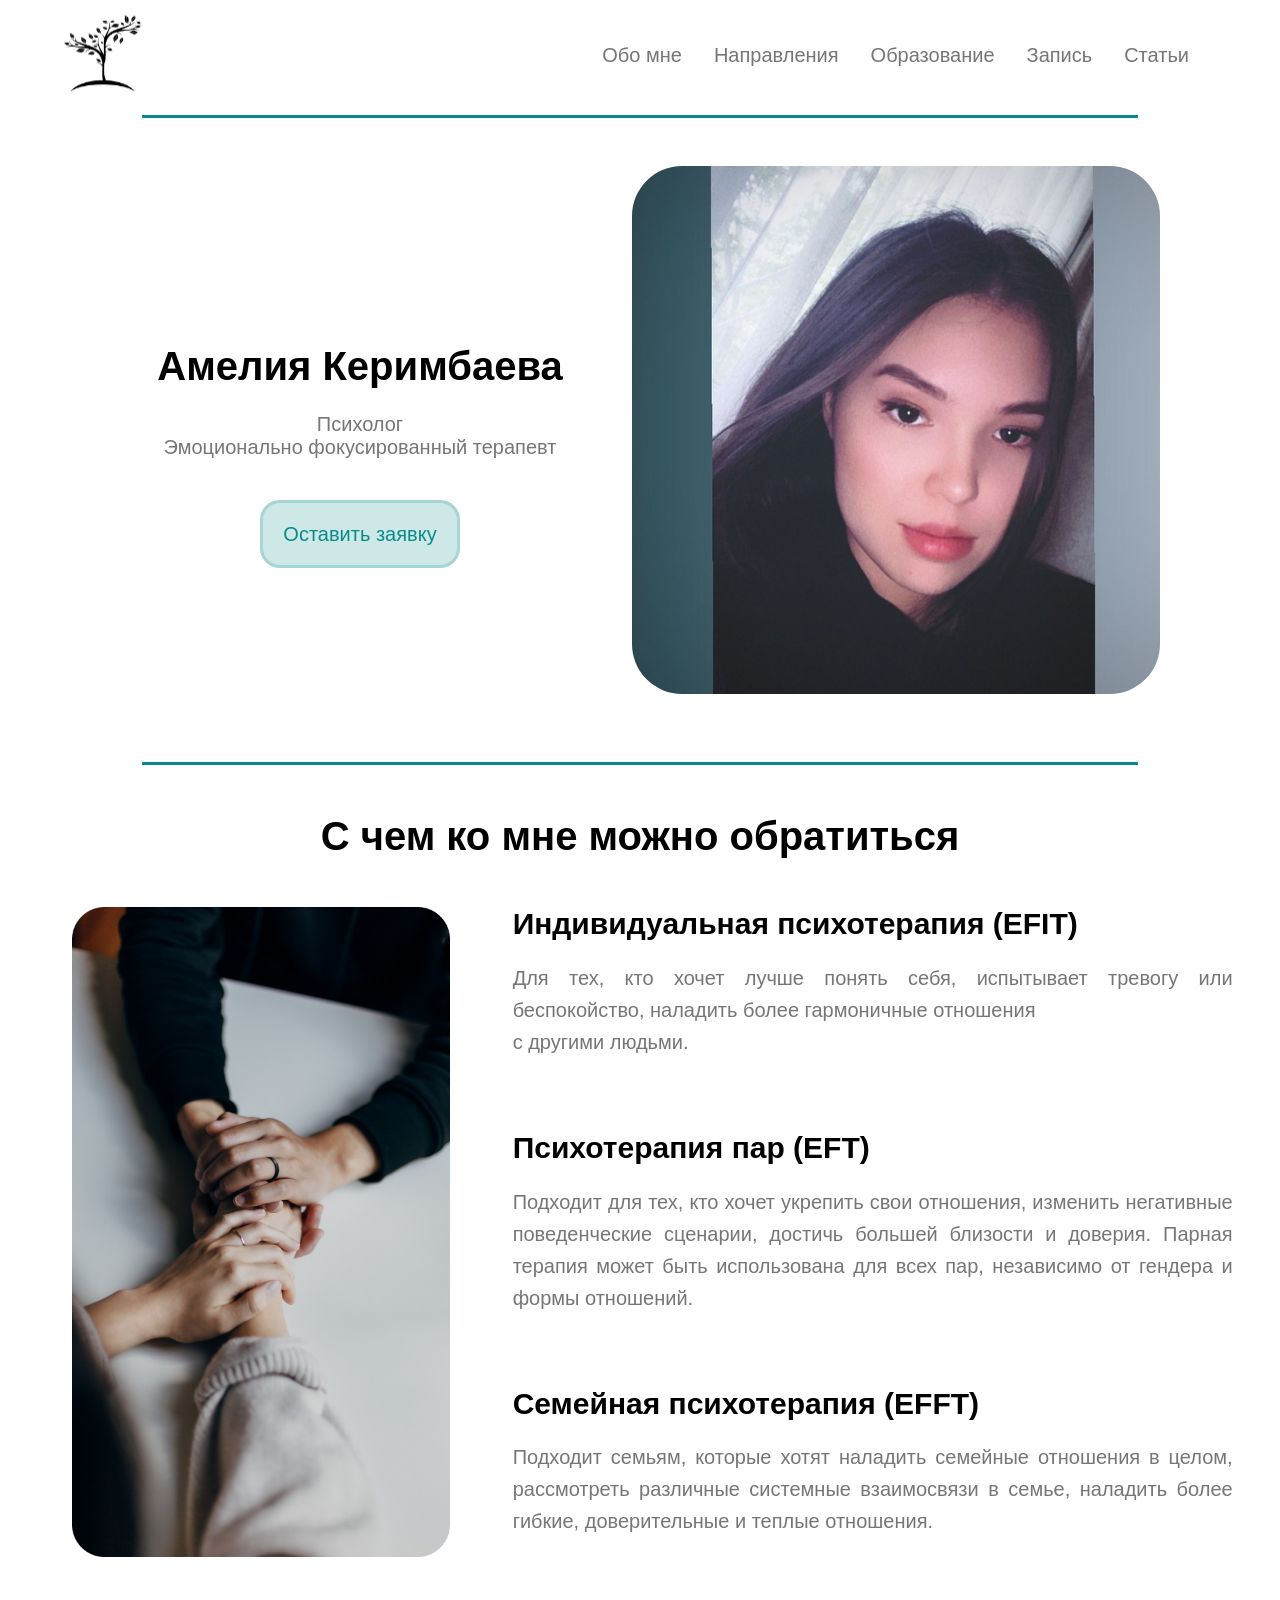
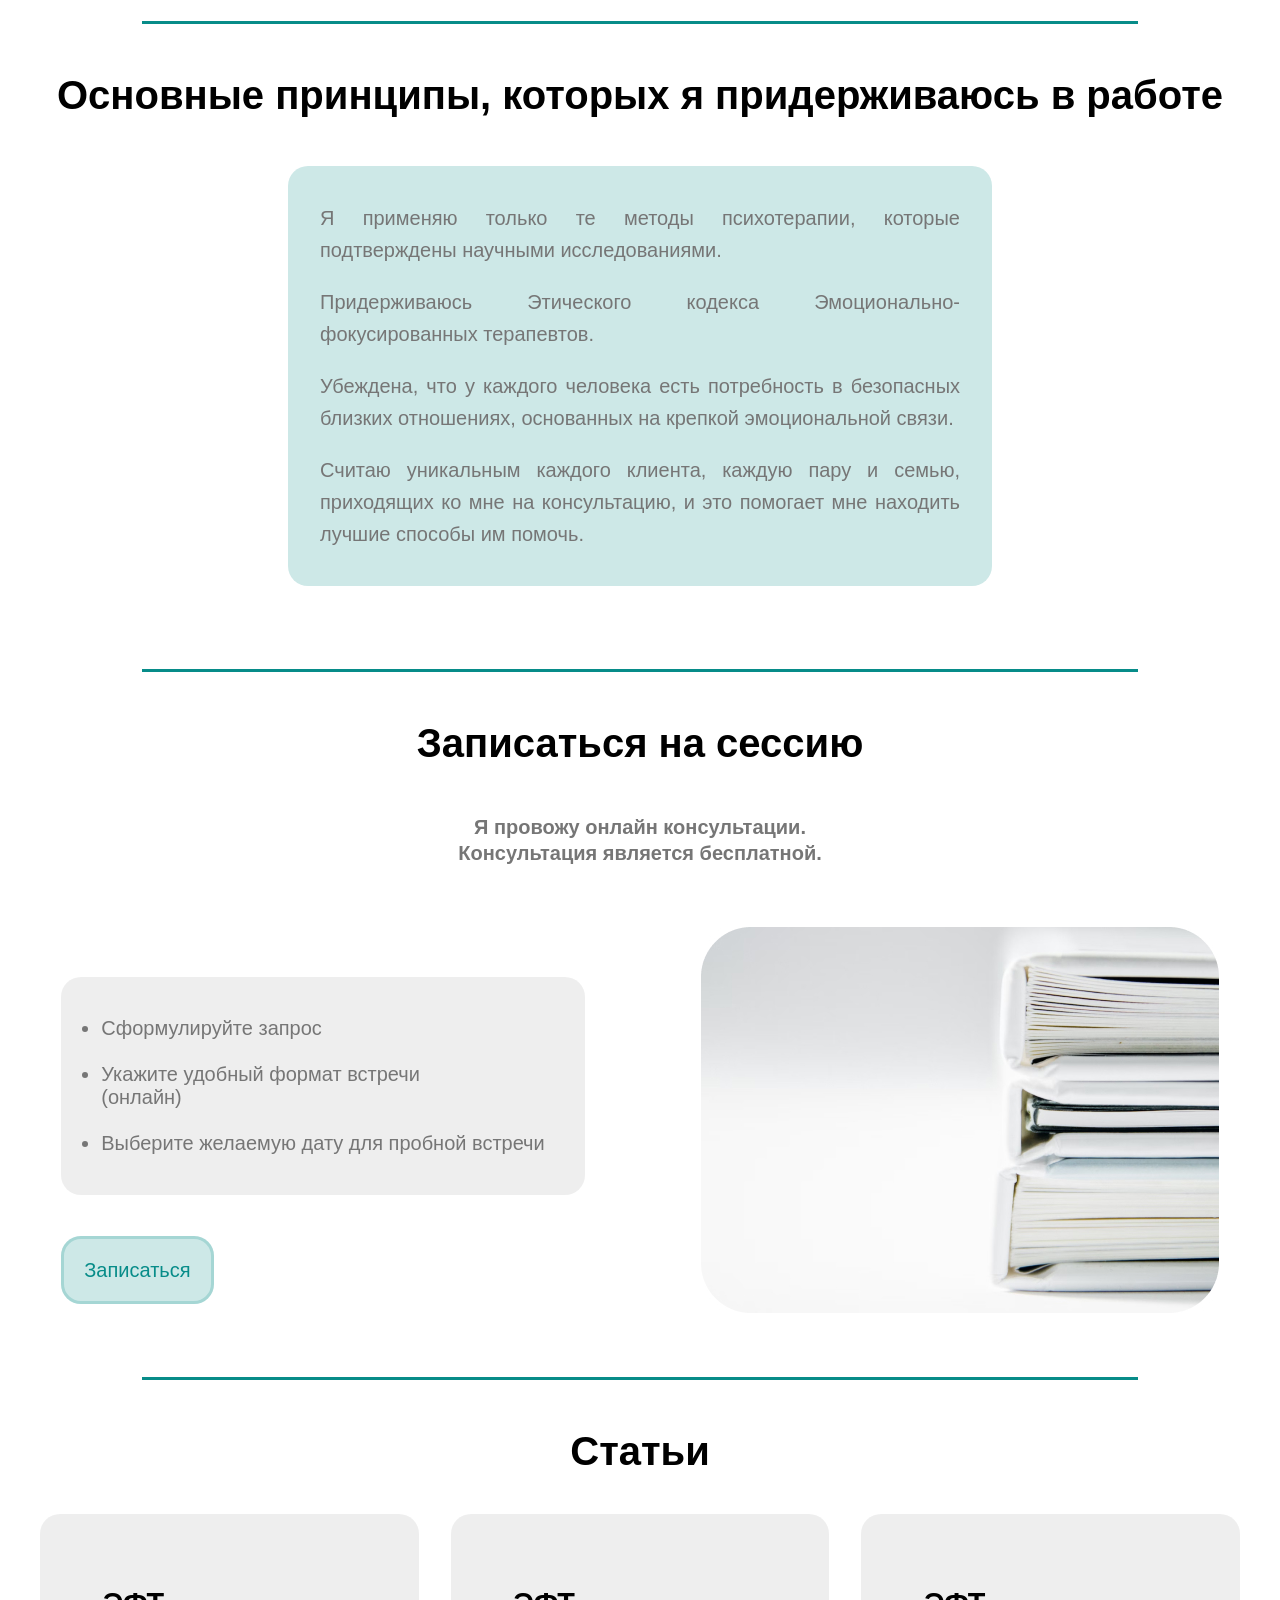
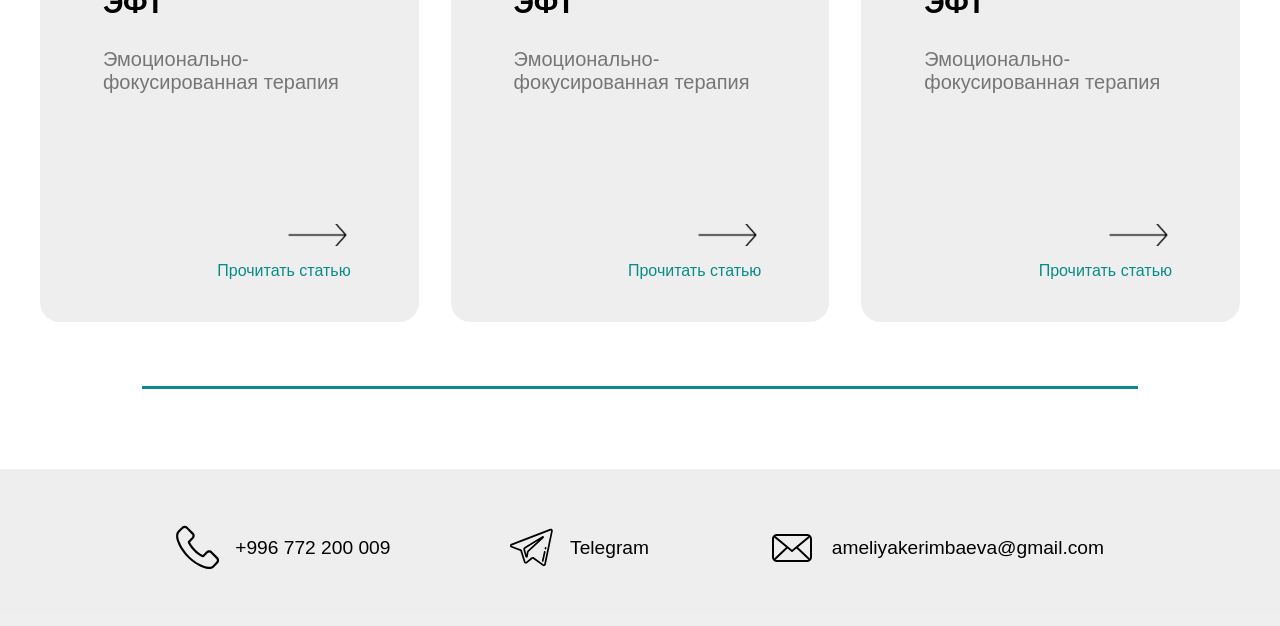
==== commit 86ead59f: "exactly <!-- Блок запись -->" ====
--- a/index.html
+++ b/index.html
@@ -186,7 +186,7 @@
                     <br>
                     <li>
                         Укажите удобный формат встречи <br/>
-                        (очно или онлайн)
+                        (онлайн)
                     </li>
                     <br>
                     <li>
--- a/src/assets/styles/main.css
+++ b/src/assets/styles/main.css
@@ -984,6 +984,14 @@
 left: 19px ;
 }
 
+.span-articles{
+  left: 19px;
+}
+
+.span-edu{
+  left: 19px;
+}
+
 .hamburger-menu__button > span::before {
   content: "";
   top: -8px;
